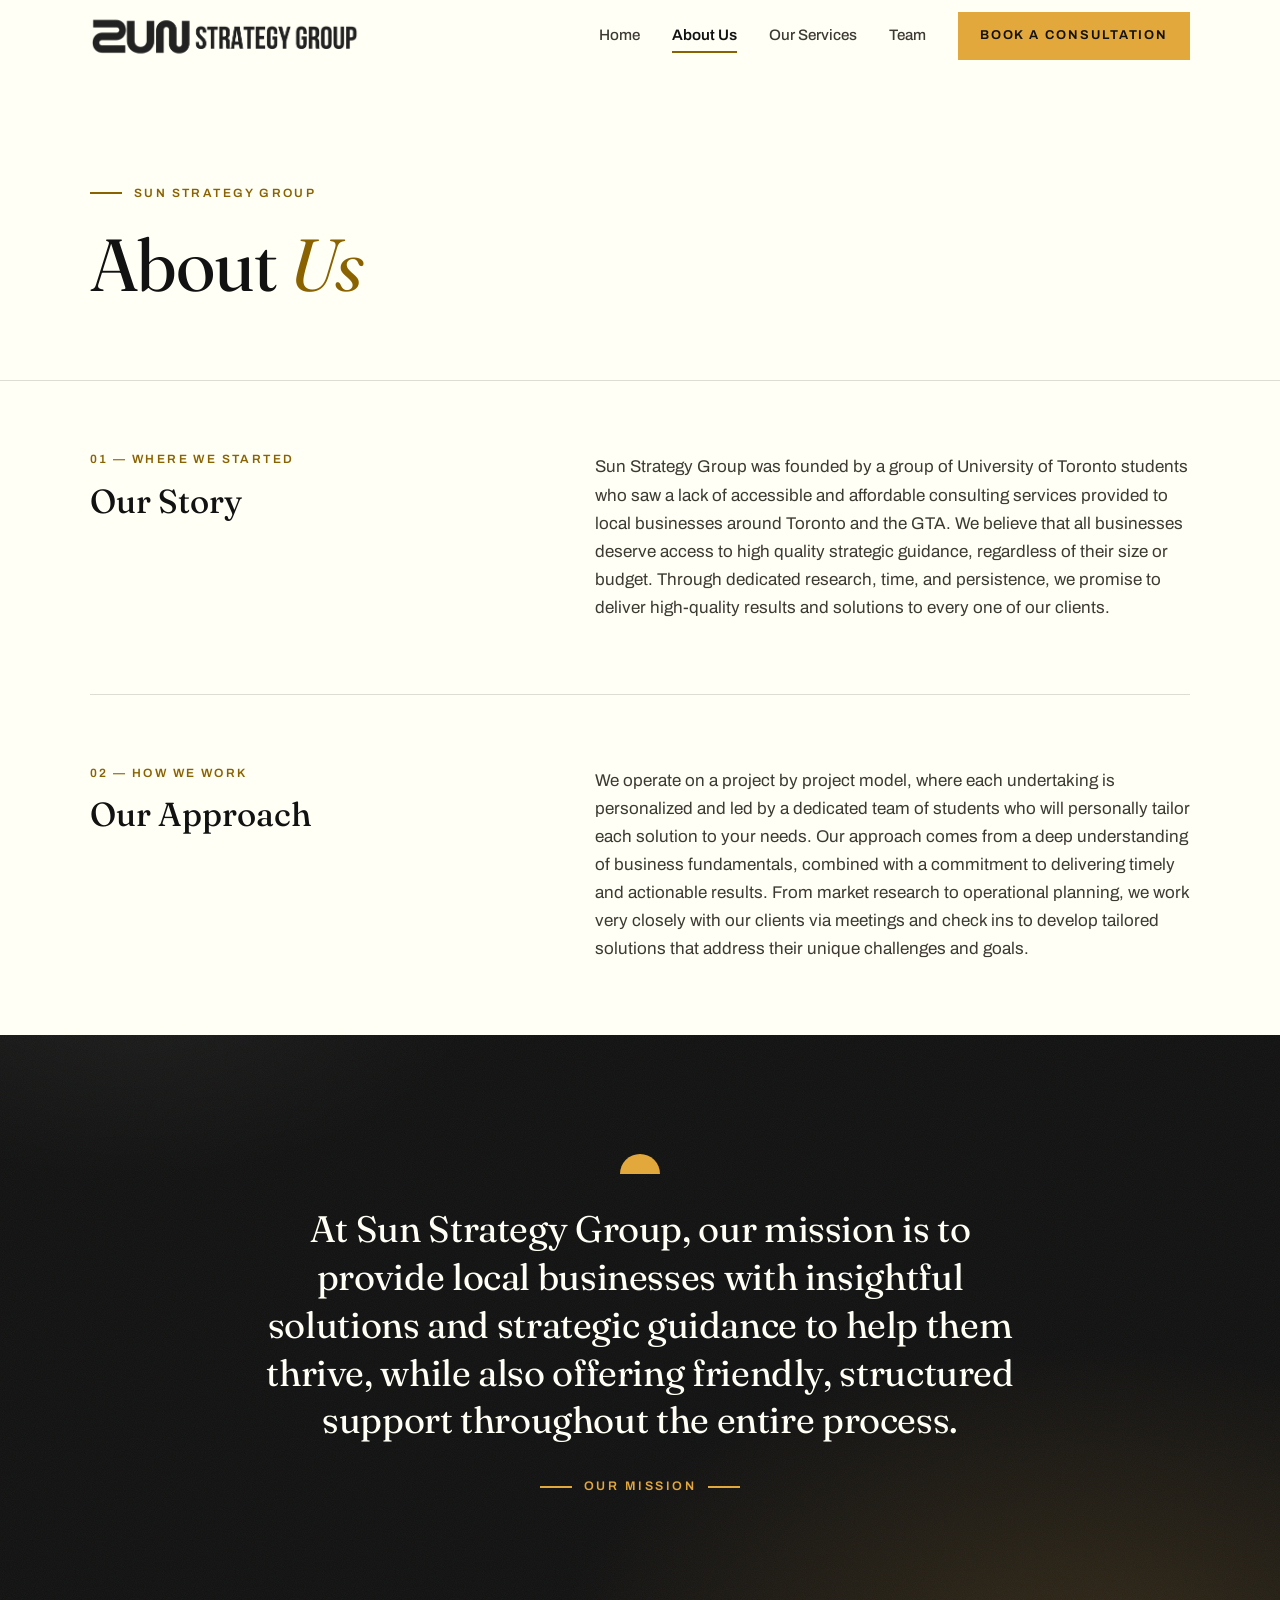
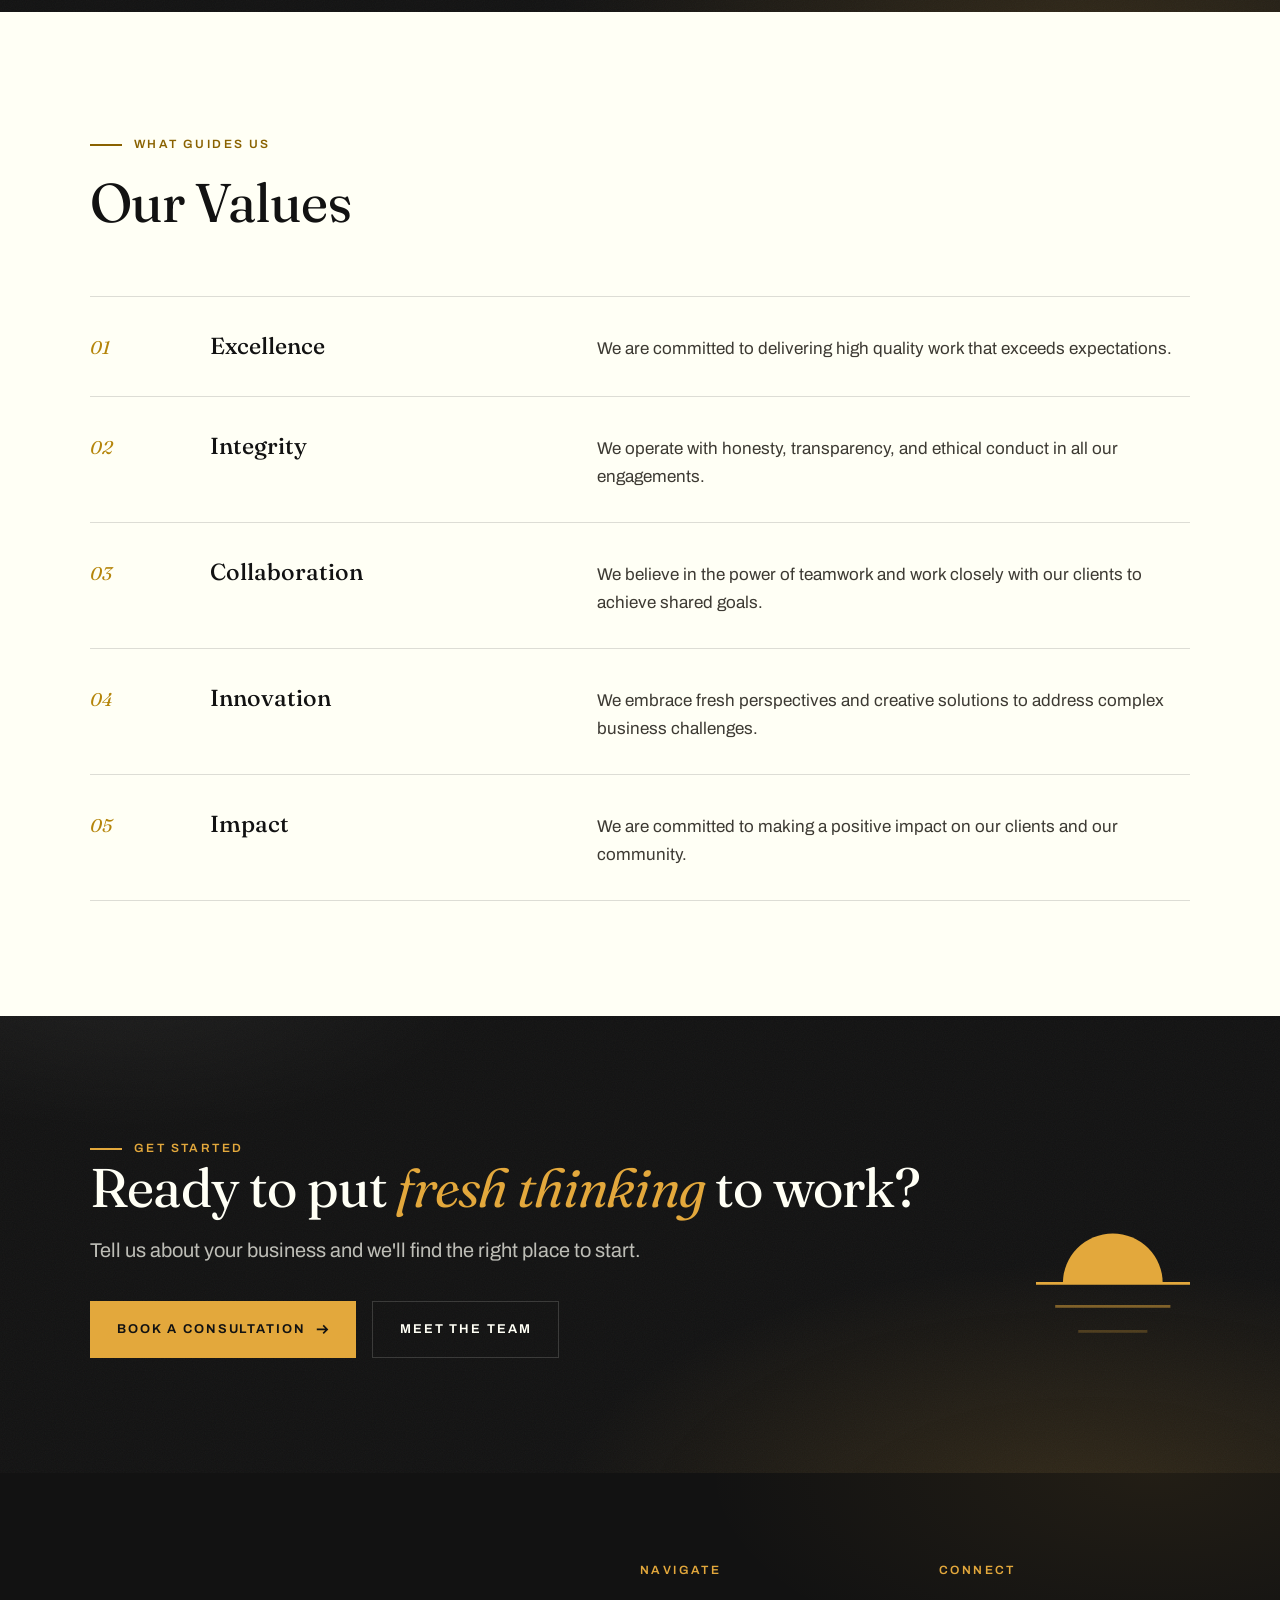
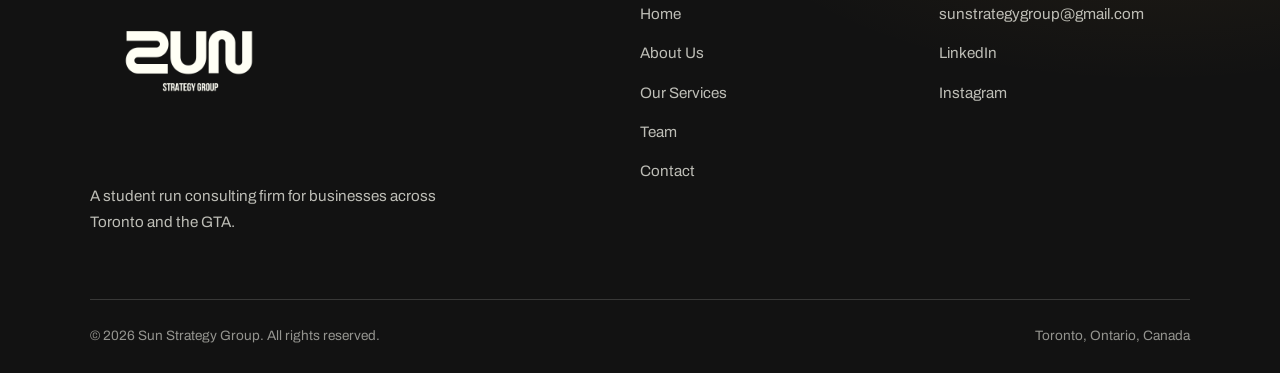
==== about.html @ 4c21f3d0 "Update about tab.html edited all of the paragraphs within the about tab area" ====
<!DOCTYPE html>
<html lang="en">
<head>
  <meta charset="UTF-8">
  <meta name="viewport" content="width=device-width, initial-scale=1.0">
  <title>About Us — Sun Strategy Group</title>
  <meta name="description" content="Sun Strategy Group was founded by University of Toronto students in 2025 to give businesses access to high-quality strategic guidance — and students real-world consulting experience.">
  <link rel="icon" href="images/sun-icon.png">
  <link rel="preconnect" href="https://fonts.googleapis.com">
  <link rel="preconnect" href="https://fonts.gstatic.com" crossorigin>
  <link href="https://fonts.googleapis.com/css2?family=Archivo:ital,wght@0,400..700;1,400..700&family=Fraunces:ital,opsz,wght@0,9..144,300..700;1,9..144,300..700&display=swap" rel="stylesheet">
  <link rel="stylesheet" href="css/styles.css">
</head>
<body>
  <a class="skip-link" href="#main">Skip to content</a>

  <header class="site-header">
    <div class="container header-inner">
      <a class="brand" href="index.html" aria-label="Sun Strategy Group — Home">
        <img src="images/ssg-banner.png" alt="Sun Strategy Group Logo" class="brand-mark">
      </a>
      <button class="nav-toggle" aria-expanded="false" aria-controls="site-nav" aria-label="Menu">
        <span></span>
      </button>
      <nav class="site-nav" id="site-nav" aria-label="Primary">
        <a href="index.html">Home</a>
        <a href="about.html" aria-current="page">About Us</a>
        <a href="services.html">Our Services</a>
        <a href="team.html">Team</a>
        <a class="btn btn-gold" href="contact.html">Book a Consultation</a>
      </nav>
    </div>
  </header>

  <main id="main">

    <!-- Page header -->
    <section class="page-head">
      <div class="container">
        <p class="eyebrow" data-reveal="1">Sun Strategy Group</p>
        <h1 class="display-xl" data-reveal="2">About <em>Us</em></h1>
      </div>
    </section>

    <!-- Story & approach -->
    <section aria-label="Our story and approach">
      <div class="container">
        <div class="split-row" data-reveal>
          <h2><span class="row-kicker">01 — Where We Started</span>Our Story</h2>
          <p class="body-copy">Sun Strategy Group was founded by a group of University of Toronto students who saw a lack of accessible and affordable consulting services provided to local businesses around Toronto and the GTA. We believe that all businesses deserve access to high quality strategic guidance, regardless of their size or budget. Through dedicated research, time, and persistence, we promise to deliver high-quality results and solutions to every one of our clients.</p>
        </div>
        <div class="split-row" data-reveal>
          <h2><span class="row-kicker">02 — How We Work</span>Our Approach</h2>
          <p class="body-copy">We operate on a project by project model, where each undertaking is personalized and led by a dedicated team of students who will personally tailor each solution to your needs. Our approach comes from a deep understanding of business fundamentals, combined with a commitment to delivering timely and actionable results. From market research to operational planning, we work very closely with our clients via meetings and check ins to develop tailored solutions that address their unique challenges and goals.</p>
        </div>
      </div>
    </section>

    <!-- Mission -->
    <section class="mission-band on-dark" aria-label="Our mission">
      <div class="container">
        <blockquote data-reveal>
          <svg class="quote-mark" viewBox="0 0 48 26" aria-hidden="true"><path d="M4 24a20 20 0 0 1 40 0Z" fill="#E3A83C"/></svg>
          <p>At Sun Strategy Group, our mission is to provide local businesses with insightful solutions and strategic guidance to help them thrive, while also offering friendly, structured support throughout the entire process.</p>
          <cite>Our Mission</cite>
        </blockquote>
      </div>
    </section>

    <!-- Values -->
    <section class="section" aria-labelledby="values-title">
      <div class="container">
        <div class="section-head" data-reveal>
          <div>
            <p class="eyebrow">What Guides Us</p>
            <h2 class="display-l" id="values-title">Our Values</h2>
          </div>
        </div>
        <ul class="values-list">
          <li data-reveal>
            <span class="num">01</span>
            <h3>Excellence</h3>
            <p>We are committed to delivering high quality work that exceeds expectations.</p>
          </li>
          <li data-reveal>
            <span class="num">02</span>
            <h3>Integrity</h3>
            <p>We operate with honesty, transparency, and ethical conduct in all our engagements.</p>
          </li>
          <li data-reveal>
            <span class="num">03</span>
            <h3>Collaboration</h3>
            <p>We believe in the power of teamwork and work closely with our clients to achieve shared goals.</p>
          </li>
          <li data-reveal>
            <span class="num">04</span>
            <h3>Innovation</h3>
            <p>We embrace fresh perspectives and creative solutions to address complex business challenges.</p>
          </li>
          <li data-reveal>
            <span class="num">05</span>
            <h3>Impact</h3>
            <p>We are committed to making a positive impact on our clients and our community.</p>
          </li>
        </ul>
      </div>
    </section>

    <!-- CTA band -->
    <section class="cta-band on-dark" aria-labelledby="cta-title">
      <div class="container cta-inner">
        <div data-reveal>
          <p class="eyebrow">Get Started</p>
          <h2 class="display-l" id="cta-title">Ready to put <em>fresh thinking</em> to work?</h2>
          <p class="lede">Tell us about your business and we'll find the right place to start.</p>
          <div class="cta-actions">
            <a class="btn btn-gold" href="contact.html">
              Book a Consultation
              <svg viewBox="0 0 16 16" aria-hidden="true" fill="none" stroke="currentColor" stroke-width="2"><path d="M1 8h13M9 3l5 5-5 5"/></svg>
            </a>
            <a class="btn btn-outline-dark" href="team.html">Meet the Team</a>
          </div>
        </div>
        <svg class="cta-sun" data-reveal viewBox="0 0 240 240" xmlns="http://www.w3.org/2000/svg" role="img" aria-label="Abstract horizon sun icon">
          <g transform="translate(120,100) scale(3)">
            <path d="M -26 8 A 26 26 0 0 1 26 8 Z" fill="#E3A83C"/>
            <line x1="-45" y1="8" x2="45" y2="8" stroke="#E3A83C" stroke-width="1.5"/>
            <line x1="-30" y1="20" x2="30" y2="20" stroke="#E3A83C" stroke-width="1.5" opacity="0.5"/>
            <line x1="-18" y1="33" x2="18" y2="33" stroke="#E3A83C" stroke-width="1.5" opacity="0.25"/>
          </g>
        </svg>
      </div>
    </section>

  </main>

  <footer class="site-footer">
    <div class="container">
      <div class="footer-top">
        <div class="footer-brand">
          <img class="brand-mark" src="images/sun-logo-black.png" alt="Sun Strategy Group Logo">
          <p class="footer-tagline">A student run consulting firm for businesses across Toronto and the GTA.</p>
        </div>
        <nav class="footer-col" aria-label="Footer">
          <h4>Navigate</h4>
          <ul>
            <li><a href="index.html">Home</a></li>
            <li><a href="about.html">About Us</a></li>
            <li><a href="services.html">Our Services</a></li>
            <li><a href="team.html">Team</a></li>
            <li><a href="contact.html">Contact</a></li>
          </ul>
        </nav>
        <div class="footer-col">
          <h4>Connect</h4>
          <ul>
            <li><a href="mailto:sunstrategygroup@gmail.com">sunstrategygroup@gmail.com</a></li>
            <li><a href="https://www.linkedin.com/company/sun-strategy-group/" target="_blank" rel="noopener">LinkedIn</a></li>
            <li><a href="https://www.instagram.com/sunstrategygroup/" target="_blank" rel="noopener">Instagram</a></li>
          </ul>
        </div>
      </div>
      <div class="footer-bottom">
        <span>© 2026 Sun Strategy Group. All rights reserved.</span>
        <span>Toronto, Ontario, Canada</span>
      </div>
    </div>
  </footer>

  <script src="js/main.js"></script>
</body>
</html>
---- css/styles.css ----
/* ==========================================================================
   Sun Strategy Group — shared stylesheet
   Palette: ink #121212 on warm paper #FFFFF5, restrained sun-gold accent.
   Type: Fraunces (editorial serif display) + Archivo (grotesque sans).
   ========================================================================== */

:root {
  --paper: #fffff5;
  --ink: #121212;
  --ink-soft: #3d3a33;
  --ink-faint: #6e6a60;
  --line: rgba(18, 18, 18, 0.14);
  --line-strong: rgba(18, 18, 18, 0.28);
  --gold: #e3a83c;        /* accent on dark grounds */
  --gold-bright: #efba5c; /* hover on dark */
  --gold-deep: #8a6200;   /* accessible accent text on paper */
  --gold-num: #b5850a;    /* large decorative numerals on paper */
  --dark: #121212;
  --dark-2: #1b1914;      /* warm near-black for cards on dark */
  --paper-line: rgba(255, 255, 245, 0.16);
  --paper-dim: rgba(255, 255, 245, 0.72);

  --font-display: "Fraunces", Georgia, serif;
  --font-sans: "Archivo", "Helvetica Neue", Arial, sans-serif;

  --container: 1180px;
  --gutter: clamp(1.25rem, 5vw, 2.5rem);
  --section-pad: clamp(4.5rem, 9vw, 7.5rem);

  --ease-out: cubic-bezier(0.22, 1, 0.36, 1);
}

/* ---------- Reset ---------- */

*,
*::before,
*::after {
  box-sizing: border-box;
}

html {
  scroll-behavior: smooth;
}

body {
  margin: 0;
  background: var(--paper);
  color: var(--ink);
  font-family: var(--font-sans);
  font-size: 1.0625rem;
  line-height: 1.65;
  -webkit-font-smoothing: antialiased;
  text-rendering: optimizeLegibility;
}

img,
svg {
  display: block;
  max-width: 100%;
}

h1,
h2,
h3,
h4,
p,
ul,
ol,
figure,
blockquote {
  margin: 0;
}

a {
  color: inherit;
}

button {
  font: inherit;
}

::selection {
  background: var(--gold);
  color: var(--ink);
}

/* ---------- Utilities ---------- */

.container {
  max-width: var(--container);
  margin-inline: auto;
  padding-inline: var(--gutter);
}

.skip-link {
  position: absolute;
  left: -999px;
  top: 0;
  z-index: 100;
  background: var(--ink);
  color: var(--paper);
  padding: 0.75rem 1.25rem;
  font-weight: 600;
}

.skip-link:focus {
  left: 0;
}

:focus-visible {
  outline: 2px solid var(--gold-deep);
  outline-offset: 3px;
}

.on-dark :focus-visible {
  outline-color: var(--gold);
}

/* ---------- Typography ---------- */

.eyebrow {
  display: inline-flex;
  align-items: center;
  gap: 0.75rem;
  font-size: 0.75rem;
  font-weight: 600;
  letter-spacing: 0.2em;
  text-transform: uppercase;
  color: var(--gold-deep);
}

.eyebrow::before {
  content: "";
  width: 2rem;
  height: 2px;
  background: var(--gold-deep);
}

.on-dark .eyebrow {
  color: var(--gold);
}

.on-dark .eyebrow::before {
  background: var(--gold);
}

.display-xl,
.display-l,
.display-m {
  font-family: var(--font-display);
  font-weight: 420;
  line-height: 1.06;
  letter-spacing: -0.015em;
  text-wrap: balance;
}

.display-xl {
  font-size: clamp(2.6rem, 6.2vw, 4.6rem);
}

.display-l {
  font-size: clamp(2.2rem, 4.6vw, 3.4rem);
}

.display-m {
  font-size: clamp(1.7rem, 3.2vw, 2.4rem);
  line-height: 1.15;
}

.display-xl em,
.display-l em,
.display-m em {
  font-style: italic;
  font-weight: 380;
  color: var(--gold-deep);
}

.on-dark .display-xl em,
.on-dark .display-l em,
.on-dark .display-m em {
  color: var(--gold);
}

.lede {
  font-size: clamp(1.1rem, 1.8vw, 1.25rem);
  line-height: 1.6;
  color: var(--ink-soft);
  max-width: 38em;
}

.on-dark .lede {
  color: var(--paper-dim);
}

.body-copy {
  color: var(--ink-soft);
  max-width: 38em;
}

.body-copy + .body-copy {
  margin-top: 1.1em;
}

/* ---------- Buttons & text links ---------- */

.btn {
  display: inline-flex;
  align-items: center;
  gap: 0.65rem;
  padding: 1.05rem 1.65rem;
  font-family: var(--font-sans);
  font-size: 0.8rem;
  font-weight: 650;
  letter-spacing: 0.15em;
  text-transform: uppercase;
  text-decoration: none;
  border: 1px solid transparent;
  cursor: pointer;
  transition: background-color 0.25s var(--ease-out), color 0.25s var(--ease-out),
    border-color 0.25s var(--ease-out);
}

.btn svg {
  width: 1em;
  height: 1em;
  transition: transform 0.25s var(--ease-out);
}

.btn:hover svg {
  transform: translateX(4px);
}

.btn-gold {
  background: var(--gold);
  color: var(--ink);
}

.btn-gold:hover {
  background: var(--gold-bright);
}

.btn-ink {
  background: var(--ink);
  color: var(--paper);
}

.btn-ink:hover {
  background: #322f28;
}

.btn-outline-dark {
  border-color: var(--paper-line);
  color: var(--paper);
  background: transparent;
}

.btn-outline-dark:hover {
  border-color: var(--gold);
  color: var(--gold);
}

.btn-outline-light {
  border-color: var(--line-strong);
  color: var(--ink);
  background: transparent;
}

.btn-outline-light:hover {
  border-color: var(--ink);
  background: var(--ink);
  color: var(--paper);
}

.text-link {
  display: inline-flex;
  align-items: center;
  gap: 0.5rem;
  font-weight: 600;
  font-size: 0.95rem;
  letter-spacing: 0.02em;
  text-decoration: none;
  color: var(--ink);
  border-bottom: 2px solid var(--gold-deep);
  padding-bottom: 0.15rem;
  transition: color 0.2s var(--ease-out), border-color 0.2s var(--ease-out);
}

.text-link:hover {
  color: var(--gold-deep);
}

.text-link svg {
  width: 0.9em;
  height: 0.9em;
  transition: transform 0.25s var(--ease-out);
}

.text-link:hover svg {
  transform: translateX(3px);
}

.on-dark .text-link {
  color: var(--paper);
  border-bottom-color: var(--gold);
}

.on-dark .text-link:hover {
  color: var(--gold);
}

/* ---------- Header ---------- */

.site-header {
  position: sticky;
  top: 0;
  z-index: 50;
  background: var(--paper);
  border-bottom: 1px solid transparent;
  transition: border-color 0.3s var(--ease-out), box-shadow 0.3s var(--ease-out);
}

.site-header.is-scrolled {
  border-bottom-color: var(--line);
  box-shadow: 0 1px 0 rgba(18, 18, 18, 0.03), 0 10px 30px -18px rgba(18, 18, 18, 0.25);
}

.header-inner {
  display: flex;
  align-items: center;
  justify-content: space-between;
  gap: 1.5rem;
  padding-block: 0;
  height: 4.5rem;
}

.brand {
  display: inline-flex;
  align-items: center;
  gap: 0.7rem;
  text-decoration: none;
  color: var(--ink);
  height: 100%;
}

.brand-mark {
  height: 70%;
  width: auto;
  flex: none;
}

.brand-name {
  font-family: var(--font-display);
  font-weight: 560;
  font-size: 1.18rem;
  letter-spacing: 0.005em;
  white-space: nowrap;
}

.site-nav {
  display: flex;
  align-items: center;
  gap: clamp(1.2rem, 2.5vw, 2.2rem);
}

.site-nav a:not(.btn) {
  position: relative;
  font-size: 0.95rem;
  font-weight: 500;
  text-decoration: none;
  color: var(--ink-soft);
  padding-block: 0.3rem;
  transition: color 0.2s var(--ease-out);
}

.site-nav a:not(.btn)::after {
  content: "";
  position: absolute;
  left: 0;
  bottom: 0;
  width: 100%;
  height: 2px;
  background: var(--gold-deep);
  transform: scaleX(0);
  transform-origin: left;
  transition: transform 0.25s var(--ease-out);
}

.site-nav a:not(.btn):hover {
  color: var(--ink);
}

.site-nav a:not(.btn):hover::after,
.site-nav a:not(.btn)[aria-current="page"]::after {
  transform: scaleX(1);
}

.site-nav a[aria-current="page"] {
  color: var(--ink);
  font-weight: 600;
}

.site-nav .btn {
  padding: 0.8rem 1.3rem;
}

.nav-toggle {
  display: none;
  position: relative;
  z-index: 60;
  width: 2.75rem;
  height: 2.75rem;
  border: 1px solid var(--line-strong);
  background: transparent;
  cursor: pointer;
}

.nav-toggle span,
.nav-toggle span::before,
.nav-toggle span::after {
  position: absolute;
  left: 50%;
  width: 1.25rem;
  height: 2px;
  background: currentColor;
  content: "";
  transition: transform 0.3s var(--ease-out), opacity 0.2s;
}

.nav-toggle span {
  top: 50%;
  transform: translate(-50%, -50%);
}

.nav-toggle span::before {
  top: -6px;
  transform: translateX(-50%);
}

.nav-toggle span::after {
  top: 6px;
  transform: translateX(-50%);
}

/* Mobile nav state */

.nav-open .nav-toggle {
  color: var(--paper);
  border-color: var(--paper-line);
}

.nav-open .nav-toggle span {
  background: transparent;
}

.nav-open .nav-toggle span::before {
  transform: translateX(-50%) translateY(6px) rotate(45deg);
}

.nav-open .nav-toggle span::after {
  transform: translateX(-50%) translateY(-6px) rotate(-45deg);
}

@media (max-width: 860px) {
  .nav-toggle {
    display: block;
  }

  .site-nav {
    position: fixed;
    inset: 0;
    z-index: 55;
    flex-direction: column;
    align-items: flex-start;
    justify-content: center;
    gap: 1.4rem;
    padding: var(--gutter);
    background: var(--dark);
    visibility: hidden;
    opacity: 0;
    transition: opacity 0.3s var(--ease-out), visibility 0.3s;
  }

  .nav-open .site-nav {
    visibility: visible;
    opacity: 1;
  }

  .nav-open {
    overflow: hidden;
  }

  .site-nav a:not(.btn) {
    font-family: var(--font-display);
    font-size: clamp(1.8rem, 7vw, 2.4rem);
    font-weight: 420;
    color: var(--paper);
    opacity: 0;
    transform: translateY(14px);
    transition: opacity 0.4s var(--ease-out), transform 0.4s var(--ease-out), color 0.2s;
  }

  .nav-open .site-nav a:not(.btn) {
    opacity: 1;
    transform: none;
  }

  .nav-open .site-nav a:nth-child(1) { transition-delay: 0.08s; }
  .nav-open .site-nav a:nth-child(2) { transition-delay: 0.14s; }
  .nav-open .site-nav a:nth-child(3) { transition-delay: 0.2s; }
  .nav-open .site-nav a:nth-child(4) { transition-delay: 0.26s; }
  .nav-open .site-nav a:nth-child(5) { transition-delay: 0.32s; }

  .site-nav a:not(.btn):hover,
  .site-nav a:not(.btn)[aria-current="page"] {
    color: var(--gold);
  }

  .site-nav a:not(.btn)::after {
    display: none;
  }

  .site-nav .btn {
    margin-top: 1rem;
    opacity: 0;
    transform: translateY(14px);
    transition: opacity 0.4s var(--ease-out) 0.38s, transform 0.4s var(--ease-out) 0.38s,
      background-color 0.25s;
  }

  .nav-open .site-nav .btn {
    opacity: 1;
    transform: none;
  }
}

/* ---------- Dark sections (shared atmosphere) ---------- */

.on-dark {
  position: relative;
  background: var(--dark);
  color: var(--paper);
  overflow: hidden;
}

.on-dark::before {
  content: "";
  position: absolute;
  inset: 0;
  pointer-events: none;
  background:
    radial-gradient(60% 80% at 85% 110%, rgba(227, 168, 60, 0.16), transparent 70%),
    radial-gradient(40% 50% at 10% -10%, rgba(255, 255, 245, 0.05), transparent 70%);
}

.on-dark::after {
  content: "";
  position: absolute;
  inset: 0;
  pointer-events: none;
  opacity: 0.045;
  background-image: url("data:image/svg+xml,%3Csvg xmlns='http://www.w3.org/2000/svg' width='160' height='160'%3E%3Cfilter id='n'%3E%3CfeTurbulence type='fractalNoise' baseFrequency='0.9' numOctaves='2'/%3E%3C/filter%3E%3Crect width='160' height='160' filter='url(%23n)'/%3E%3C/svg%3E");
}

.on-dark > * {
  position: relative;
  z-index: 1;
}

/* ---------- Home hero ---------- */

.hero {
  display: flex;
  align-items: center;
  min-height: min(88vh, 56rem);
  padding-block: clamp(5rem, 12vh, 8rem);
}

.hero-grid {
  position: relative;
  width: 100%;
}

.hero-copy {
  max-width: 44rem;
}

.hero .eyebrow {
  margin-bottom: 1.6rem;
}

.hero .lede {
  margin-top: 1.6rem;
}

.hero-actions {
  display: flex;
  flex-wrap: wrap;
  gap: 1rem;
  margin-top: 2.6rem;
}

.hero-sun {
  position: absolute;
  right: calc(-1 * var(--gutter));
  bottom: calc(-1 * clamp(5rem, 12vh, 8rem));
  width: clamp(18rem, 38vw, 34rem);
  pointer-events: none;
}

.hero-sun svg {
  width: 100%;
  height: auto;
}

@media (max-width: 1020px) {
  .hero-sun {
    opacity: 0.35;
    right: -10%;
  }
}

/* Load-in choreography (home hero) */

@media (prefers-reduced-motion: no-preference) {
  .hero [data-stagger] {
    opacity: 0;
    transform: translateY(22px);
    animation: rise 0.9s var(--ease-out) forwards;
  }

  .hero [data-stagger="1"] { animation-delay: 0.05s; }
  .hero [data-stagger="2"] { animation-delay: 0.18s; }
  .hero [data-stagger="3"] { animation-delay: 0.31s; }
  .hero [data-stagger="4"] { animation-delay: 0.44s; }

  .hero-sun {
    opacity: 0;
    transform: translateY(40px);
    animation: sunrise 1.4s var(--ease-out) 0.3s forwards;
  }

  @media (max-width: 1020px) {
    .hero-sun {
      animation-name: sunrise-dim;
    }
  }
}

@keyframes rise {
  to {
    opacity: 1;
    transform: none;
  }
}

@keyframes sunrise {
  to {
    opacity: 1;
    transform: none;
  }
}

@keyframes sunrise-dim {
  to {
    opacity: 0.35;
    transform: none;
  }
}

/* ---------- Subpage header band ---------- */

.page-head {
  padding-block: clamp(4rem, 8vw, 6.5rem) clamp(3rem, 6vw, 5rem);
  border-bottom: 1px solid var(--line);
}

.page-head .eyebrow {
  margin-bottom: 1.4rem;
}

.page-head .lede {
  margin-top: 1.5rem;
}

/* ---------- Generic section scaffolding ---------- */

.section {
  padding-block: var(--section-pad);
}

.section-head {
  display: flex;
  flex-wrap: wrap;
  align-items: flex-end;
  justify-content: space-between;
  gap: 1.5rem 3rem;
  margin-bottom: clamp(2.5rem, 5vw, 4rem);
}

.section-head .eyebrow {
  margin-bottom: 1.2rem;
}

/* ---------- Mission band ---------- */

.mission-band {
  padding-block: var(--section-pad);
}

.mission-band blockquote {
  position: relative;
  max-width: 56rem;
  margin-inline: auto;
  text-align: center;
}

.mission-band .quote-mark {
  display: block;
  margin: 0 auto 1.8rem;
  width: 3rem;
  height: auto;
}

.mission-band p {
  font-family: var(--font-display);
  font-weight: 400;
  font-size: clamp(1.5rem, 3vw, 2.3rem);
  line-height: 1.3;
  letter-spacing: -0.01em;
  text-wrap: balance;
}

.mission-band cite {
  display: inline-flex;
  align-items: center;
  gap: 0.75rem;
  margin-top: 2rem;
  font-style: normal;
  font-size: 0.78rem;
  font-weight: 600;
  letter-spacing: 0.2em;
  text-transform: uppercase;
}

.mission-band cite::before,
.mission-band cite::after {
  content: "";
  width: 2rem;
  height: 2px;
}

.mission-band.on-dark cite {
  color: var(--gold);
}

.mission-band.on-dark cite::before,
.mission-band.on-dark cite::after {
  background: var(--gold);
}

.mission-band:not(.on-dark) cite {
  color: var(--gold-deep);
}

.mission-band:not(.on-dark) cite::before,
.mission-band:not(.on-dark) cite::after {
  background: var(--gold-deep);
}

/* ---------- Services preview (home) ---------- */

.preview-grid {
  display: grid;
  grid-template-columns: repeat(3, 1fr);
  border-top: 1px solid var(--line);
  border-left: 1px solid var(--line);
}

.preview-card {
  display: flex;
  flex-direction: column;
  gap: 1rem;
  min-height: 15.5rem;
  padding: 2rem 1.8rem;
  border-right: 1px solid var(--line);
  border-bottom: 1px solid var(--line);
  text-decoration: none;
  color: inherit;
  background: transparent;
  transition: background-color 0.3s var(--ease-out);
}

.preview-card:hover {
  background: rgba(18, 18, 18, 0.035);
}

.preview-card .num {
  font-family: var(--font-display);
  font-style: italic;
  font-size: 1rem;
  color: var(--gold-num);
}

.preview-card h3 {
  font-family: var(--font-display);
  font-weight: 480;
  font-size: 1.35rem;
  line-height: 1.2;
}

.preview-card p {
  font-size: 0.92rem;
  line-height: 1.55;
  color: var(--ink-faint);
}

.preview-card .card-arrow {
  margin-top: auto;
  width: 1.2rem;
  height: 1.2rem;
  color: var(--gold-deep);
  opacity: 0;
  transform: translateX(-6px);
  transition: opacity 0.25s var(--ease-out), transform 0.25s var(--ease-out);
}

.preview-card:hover .card-arrow {
  opacity: 1;
  transform: none;
}

.preview-card.is-cta {
  background: var(--ink);
  color: var(--paper);
  justify-content: center;
}

.preview-card.is-cta h3 {
  font-size: 1.5rem;
}

.preview-card.is-cta h3 em {
  font-style: italic;
  color: var(--gold);
}

.preview-card.is-cta .card-arrow {
  margin-top: 1rem;
  color: var(--gold);
  opacity: 1;
  transform: none;
}

.preview-card.is-cta:hover {
  background: #221f19;
}

@media (max-width: 900px) {
  .preview-grid {
    grid-template-columns: repeat(2, 1fr);
  }
}

@media (max-width: 580px) {
  .preview-grid {
    grid-template-columns: 1fr;
  }

  .preview-card {
    min-height: 0;
  }
}

/* ---------- Split rows (about: story / approach) ---------- */

.split-row {
  display: grid;
  grid-template-columns: minmax(0, 5fr) minmax(0, 7fr);
  gap: 2rem 5rem;
  padding-block: clamp(3rem, 6vw, 4.5rem);
}

.split-row + .split-row {
  border-top: 1px solid var(--line);
}

.split-row h2 {
  font-family: var(--font-display);
  font-weight: 460;
  font-size: clamp(1.6rem, 2.6vw, 2.1rem);
  line-height: 1.15;
}

.split-row .row-kicker {
  display: block;
  font-family: var(--font-sans);
  font-size: 0.75rem;
  font-weight: 600;
  letter-spacing: 0.2em;
  text-transform: uppercase;
  color: var(--gold-deep);
  margin-bottom: 0.9rem;
}

@media (max-width: 760px) {
  .split-row {
    grid-template-columns: 1fr;
    gap: 1.25rem;
  }
}

/* ---------- Values ---------- */

.values-list {
  list-style: none;
  padding: 0;
  border-top: 1px solid var(--line);
}

.values-list li {
  display: grid;
  grid-template-columns: 4.5rem minmax(0, 4fr) minmax(0, 7fr);
  gap: 1rem 3rem;
  align-items: baseline;
  padding-block: 1.9rem;
  border-bottom: 1px solid var(--line);
}

.values-list .num {
  font-family: var(--font-display);
  font-style: italic;
  font-size: 1.15rem;
  color: var(--gold-num);
}

.values-list h3 {
  font-family: var(--font-display);
  font-weight: 480;
  font-size: 1.45rem;
}

.values-list p {
  color: var(--ink-soft);
}

@media (max-width: 760px) {
  .values-list li {
    grid-template-columns: 3rem 1fr;
    gap: 0.4rem 1rem;
  }

  .values-list p {
    grid-column: 2;
  }
}

/* ---------- Services page blocks ---------- */

.service-block {
  display: grid;
  grid-template-columns: minmax(0, 6fr) minmax(0, 6fr);
  gap: 1.5rem 5rem;
  padding-block: clamp(3rem, 6vw, 4.75rem);
  border-top: 1px solid var(--line);
}

.service-block:last-of-type {
  border-bottom: 1px solid var(--line);
}

.service-block .num {
  display: block;
  font-family: var(--font-display);
  font-style: italic;
  font-size: clamp(2.2rem, 4vw, 3.2rem);
  line-height: 1;
  color: var(--gold-num);
  margin-bottom: 1.1rem;
}

.service-block h2 {
  font-family: var(--font-display);
  font-weight: 460;
  font-size: clamp(1.7rem, 3vw, 2.35rem);
  line-height: 1.12;
  max-width: 14em;
}

.service-block .service-desc {
  color: var(--ink-soft);
  max-width: 36em;
}

.offer-label {
  display: block;
  font-size: 0.75rem;
  font-weight: 600;
  letter-spacing: 0.2em;
  text-transform: uppercase;
  color: var(--gold-deep);
  margin: 1.9rem 0 0.9rem;
}

.offer-list {
  list-style: none;
  padding: 0;
  display: flex;
  flex-wrap: wrap;
  gap: 0.6rem;
}

.offer-list li {
  padding: 0.5rem 0.95rem;
  border: 1px solid var(--line-strong);
  font-size: 0.88rem;
  font-weight: 500;
  letter-spacing: 0.01em;
  transition: border-color 0.25s var(--ease-out), background-color 0.25s var(--ease-out);
}

.service-block:hover .offer-list li {
  border-color: var(--ink);
}

@media (max-width: 820px) {
  .service-block {
    grid-template-columns: 1fr;
    gap: 1.5rem;
  }
}

/* ---------- Team ---------- */

.team-grid {
  display: grid;
  grid-template-columns: repeat(3, 1fr);
  gap: clamp(2rem, 4vw, 3.5rem) clamp(1.5rem, 3vw, 2.5rem);
}

.member {
  display: flex;
  flex-direction: column;
}

.member-photo {
  position: relative;
  aspect-ratio: 4 / 5;
  background: var(--dark-2);
  overflow: hidden;
}

.member-photo::after {
  content: "";
  position: absolute;
  inset: 0;
  pointer-events: none;
  background: radial-gradient(80% 60% at 50% 110%, rgba(227, 168, 60, 0.22), transparent 70%);
}

.member-photo img {
  width: 100%;
  height: 100%;
  object-fit: cover;
}

.avatar-fallback {
  position: absolute;
  inset: 0;
  display: grid;
  place-items: center;
  font-family: var(--font-display);
  font-style: italic;
  font-weight: 400;
  font-size: clamp(2.6rem, 5vw, 3.6rem);
  color: var(--gold);
  letter-spacing: 0.04em;
}

.member h3 {
  font-family: var(--font-display);
  font-weight: 500;
  font-size: 1.35rem;
  margin-top: 1.3rem;
}

.member .role {
  font-size: 0.78rem;
  font-weight: 600;
  letter-spacing: 0.16em;
  text-transform: uppercase;
  color: var(--gold-deep);
  margin-top: 0.35rem;
}

.member .bio {
  font-size: 0.95rem;
  color: var(--ink-soft);
  margin-top: 0.85rem;
}

.member .text-link {
  margin-top: 1rem;
  align-self: flex-start;
  font-size: 0.88rem;
}

@media (max-width: 900px) {
  .team-grid {
    grid-template-columns: repeat(2, 1fr);
  }
}

@media (max-width: 560px) {
  .team-grid {
    grid-template-columns: 1fr;
  }
}

/* ---------- Contact ---------- */

.contact-layout {
  display: grid;
  grid-template-columns: minmax(0, 5fr) minmax(0, 7fr);
  gap: 3rem 6rem;
}

.contact-details {
  list-style: none;
  padding: 0;
  display: flex;
  flex-direction: column;
}

.contact-details li {
  padding-block: 1.4rem;
  border-bottom: 1px solid var(--line);
}

.contact-details li:first-child {
  border-top: 1px solid var(--line);
}

.contact-details .label {
  display: block;
  font-size: 0.72rem;
  font-weight: 600;
  letter-spacing: 0.2em;
  text-transform: uppercase;
  color: var(--gold-deep);
  margin-bottom: 0.4rem;
}

.contact-details a {
  font-family: var(--font-display);
  font-size: 1.2rem;
  font-weight: 460;
  text-decoration: none;
  color: var(--ink);
  border-bottom: 2px solid transparent;
  transition: border-color 0.2s var(--ease-out), color 0.2s var(--ease-out);
}

.contact-details a:hover {
  color: var(--gold-deep);
  border-bottom-color: var(--gold-deep);
}

.contact-details .plain {
  font-family: var(--font-display);
  font-size: 1.2rem;
  font-weight: 460;
}

.contact-form .field {
  margin-bottom: 1.8rem;
}

.contact-form label {
  display: block;
  font-size: 0.75rem;
  font-weight: 600;
  letter-spacing: 0.18em;
  text-transform: uppercase;
  color: var(--ink-soft);
  margin-bottom: 0.55rem;
}

.contact-form input,
.contact-form textarea {
  width: 100%;
  background: transparent;
  border: none;
  border-bottom: 1px solid var(--line-strong);
  padding: 0.65rem 0.1rem;
  font: inherit;
  color: var(--ink);
  border-radius: 0;
  transition: border-color 0.25s var(--ease-out);
}

.contact-form input:focus,
.contact-form textarea:focus {
  outline: none;
  border-bottom: 2px solid var(--gold-deep);
}

.contact-form textarea {
  resize: vertical;
  min-height: 8rem;
}

.form-note {
  font-size: 0.88rem;
  color: var(--ink-faint);
  margin-top: 1.1rem;
}

.form-note a {
  color: var(--gold-deep);
  font-weight: 600;
}

.form-after {
  margin-top: 1.1rem;
  padding: 0.9rem 1.1rem;
  border: 1px solid var(--gold-deep);
  font-size: 0.92rem;
  color: var(--ink-soft);
  background: rgba(227, 168, 60, 0.08);
}

@media (max-width: 820px) {
  .contact-layout {
    grid-template-columns: 1fr;
  }
}

/* ---------- CTA band ---------- */

.cta-band {
  padding-block: var(--section-pad);
}

.cta-inner {
  display: grid;
  grid-template-columns: minmax(0, 8fr) auto;
  align-items: center;
  gap: 2rem 4rem;
}

.cta-band .display-l {
  max-width: 16em;
}

.cta-band .lede {
  margin-top: 1.1rem;
}

.cta-sun {
  width: clamp(7rem, 12vw, 10rem);
  justify-self: end;
  align-self: end;
}

@media (max-width: 760px) {
  .cta-inner {
    grid-template-columns: 1fr;
  }

  .cta-sun {
    display: none;
  }
}

.cta-actions {
  margin-top: 2.2rem;
  display: flex;
  flex-wrap: wrap;
  gap: 1rem;
}

/* ---------- Footer ---------- */

.site-footer {
  background: var(--dark);
  color: var(--paper);
  position: relative;
  overflow: hidden;
}

.site-footer::before {
  content: "";
  position: absolute;
  inset: 0;
  pointer-events: none;
  background: radial-gradient(50% 60% at 90% 0%, rgba(227, 168, 60, 0.08), transparent 70%);
}

.site-footer > * {
  position: relative;
}

.footer-top {
  display: grid;
  grid-template-columns: minmax(0, 6fr) minmax(0, 3fr) minmax(0, 3fr);
  gap: 3rem;
  padding-block: clamp(3.5rem, 7vw, 5.5rem) clamp(2.5rem, 5vw, 4rem);
}

.footer-brand .brand {
  color: var(--paper);
}

.footer-brand .brand-name {
  font-size: 1.35rem;
}

.footer-brand .brand-mark {
  width: 40%;
  height: auto;
}

.footer-tagline {
  margin-top: 1.4rem;
  max-width: 24em;
  color: var(--paper-dim);
  font-size: 0.95rem;
}

.footer-col h4 {
  font-size: 0.75rem;
  font-weight: 600;
  letter-spacing: 0.2em;
  text-transform: uppercase;
  color: var(--gold);
  margin-bottom: 1.2rem;
}

.footer-col ul {
  list-style: none;
  padding: 0;
  display: flex;
  flex-direction: column;
  gap: 0.7rem;
}

.footer-col a {
  text-decoration: none;
  color: var(--paper-dim);
  font-size: 0.95rem;
  transition: color 0.2s var(--ease-out);
}

.footer-col a:hover {
  color: var(--gold);
}

.footer-col .muted {
  color: var(--paper-dim);
  font-size: 0.95rem;
}

.footer-bottom {
  display: flex;
  flex-wrap: wrap;
  justify-content: space-between;
  gap: 0.75rem 2rem;
  padding-block: 1.6rem;
  border-top: 1px solid var(--paper-line);
  font-size: 0.85rem;
  color: rgba(255, 255, 245, 0.55);
}

@media (max-width: 760px) {
  .footer-top {
    grid-template-columns: 1fr 1fr;
  }

  .footer-brand {
    grid-column: 1 / -1;
  }
}

/* ---------- Scroll reveal ---------- */

[data-reveal] {
  opacity: 0;
  transform: translateY(26px);
  transition: opacity 0.7s var(--ease-out), transform 0.7s var(--ease-out);
}

[data-reveal].is-visible {
  opacity: 1;
  transform: none;
}

[data-reveal="2"] { transition-delay: 0.1s; }
[data-reveal="3"] { transition-delay: 0.2s; }
[data-reveal="4"] { transition-delay: 0.3s; }
[data-reveal="5"] { transition-delay: 0.4s; }
[data-reveal="6"] { transition-delay: 0.5s; }

@media (prefers-reduced-motion: reduce) {
  html {
    scroll-behavior: auto;
  }

  [data-reveal] {
    opacity: 1;
    transform: none;
    transition: none;
  }

  .hero [data-stagger],
  .hero-sun {
    opacity: 1;
    transform: none;
    animation: none;
  }
}
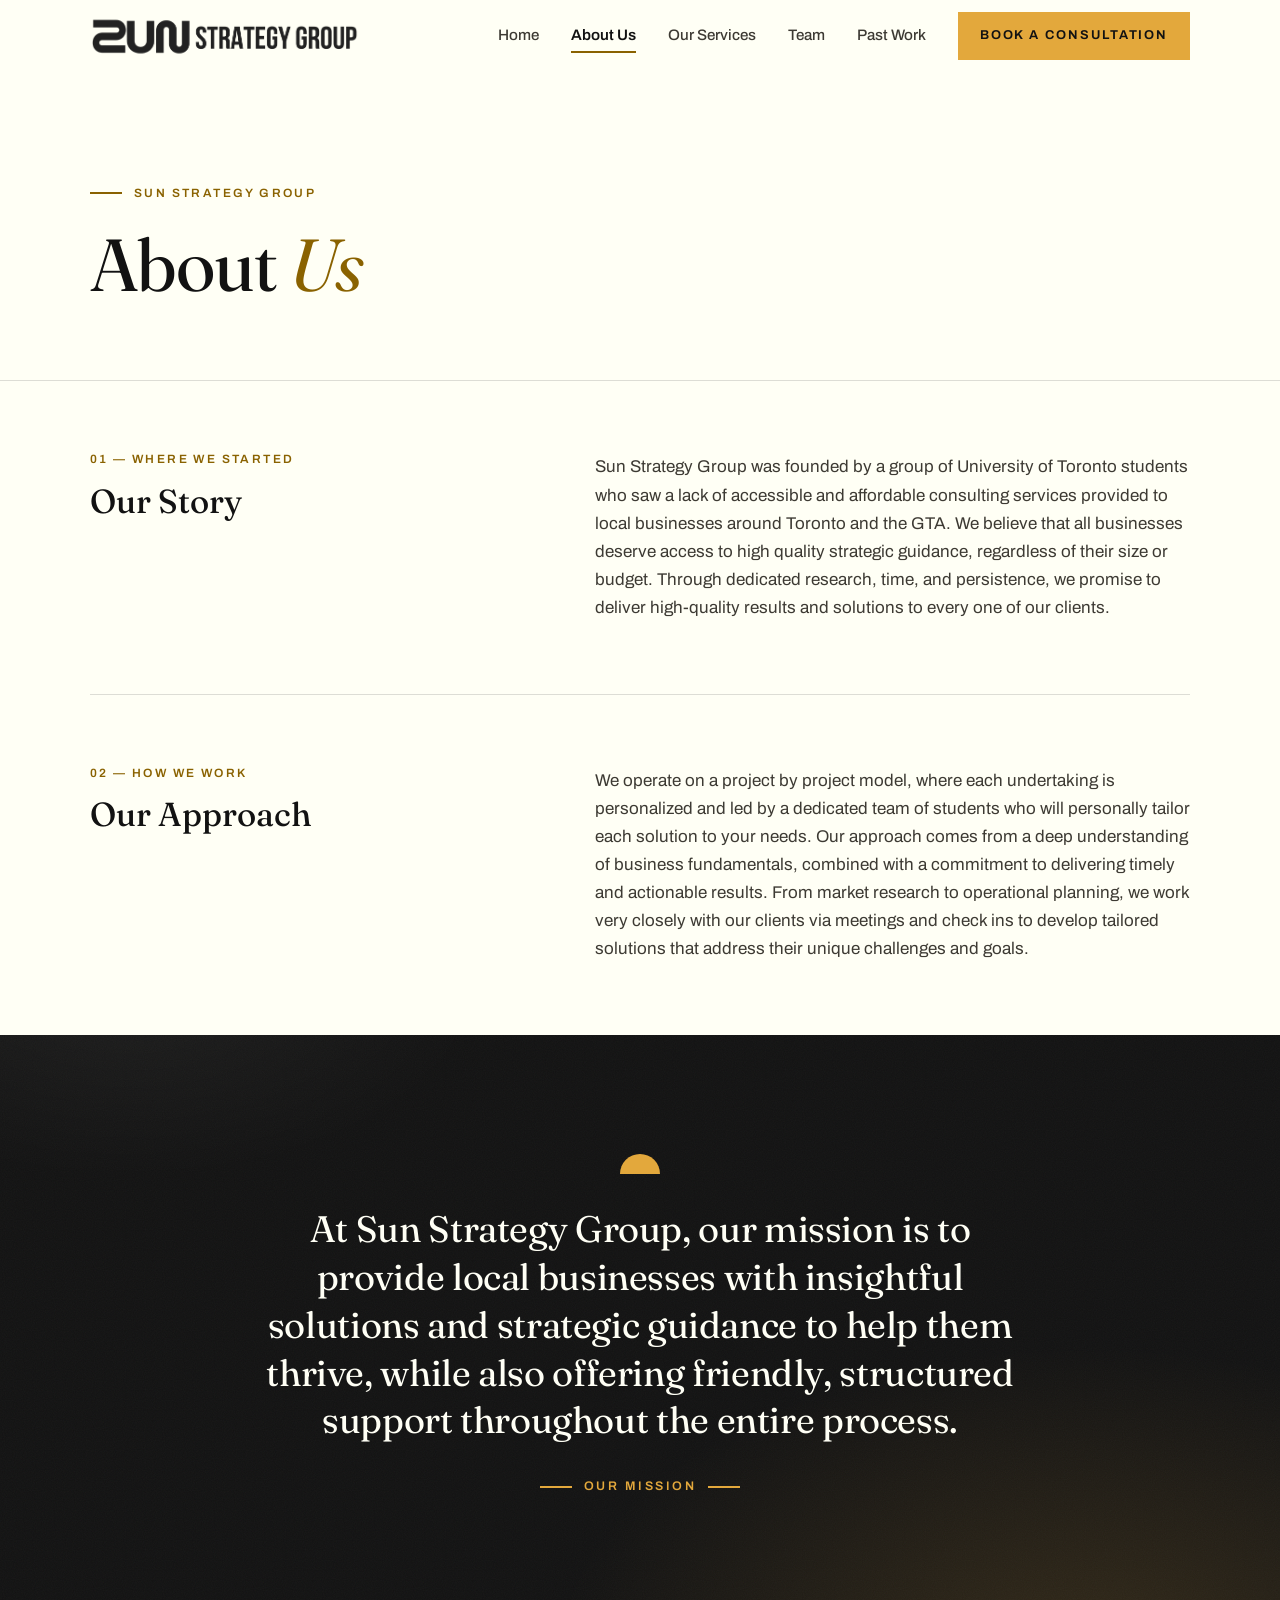
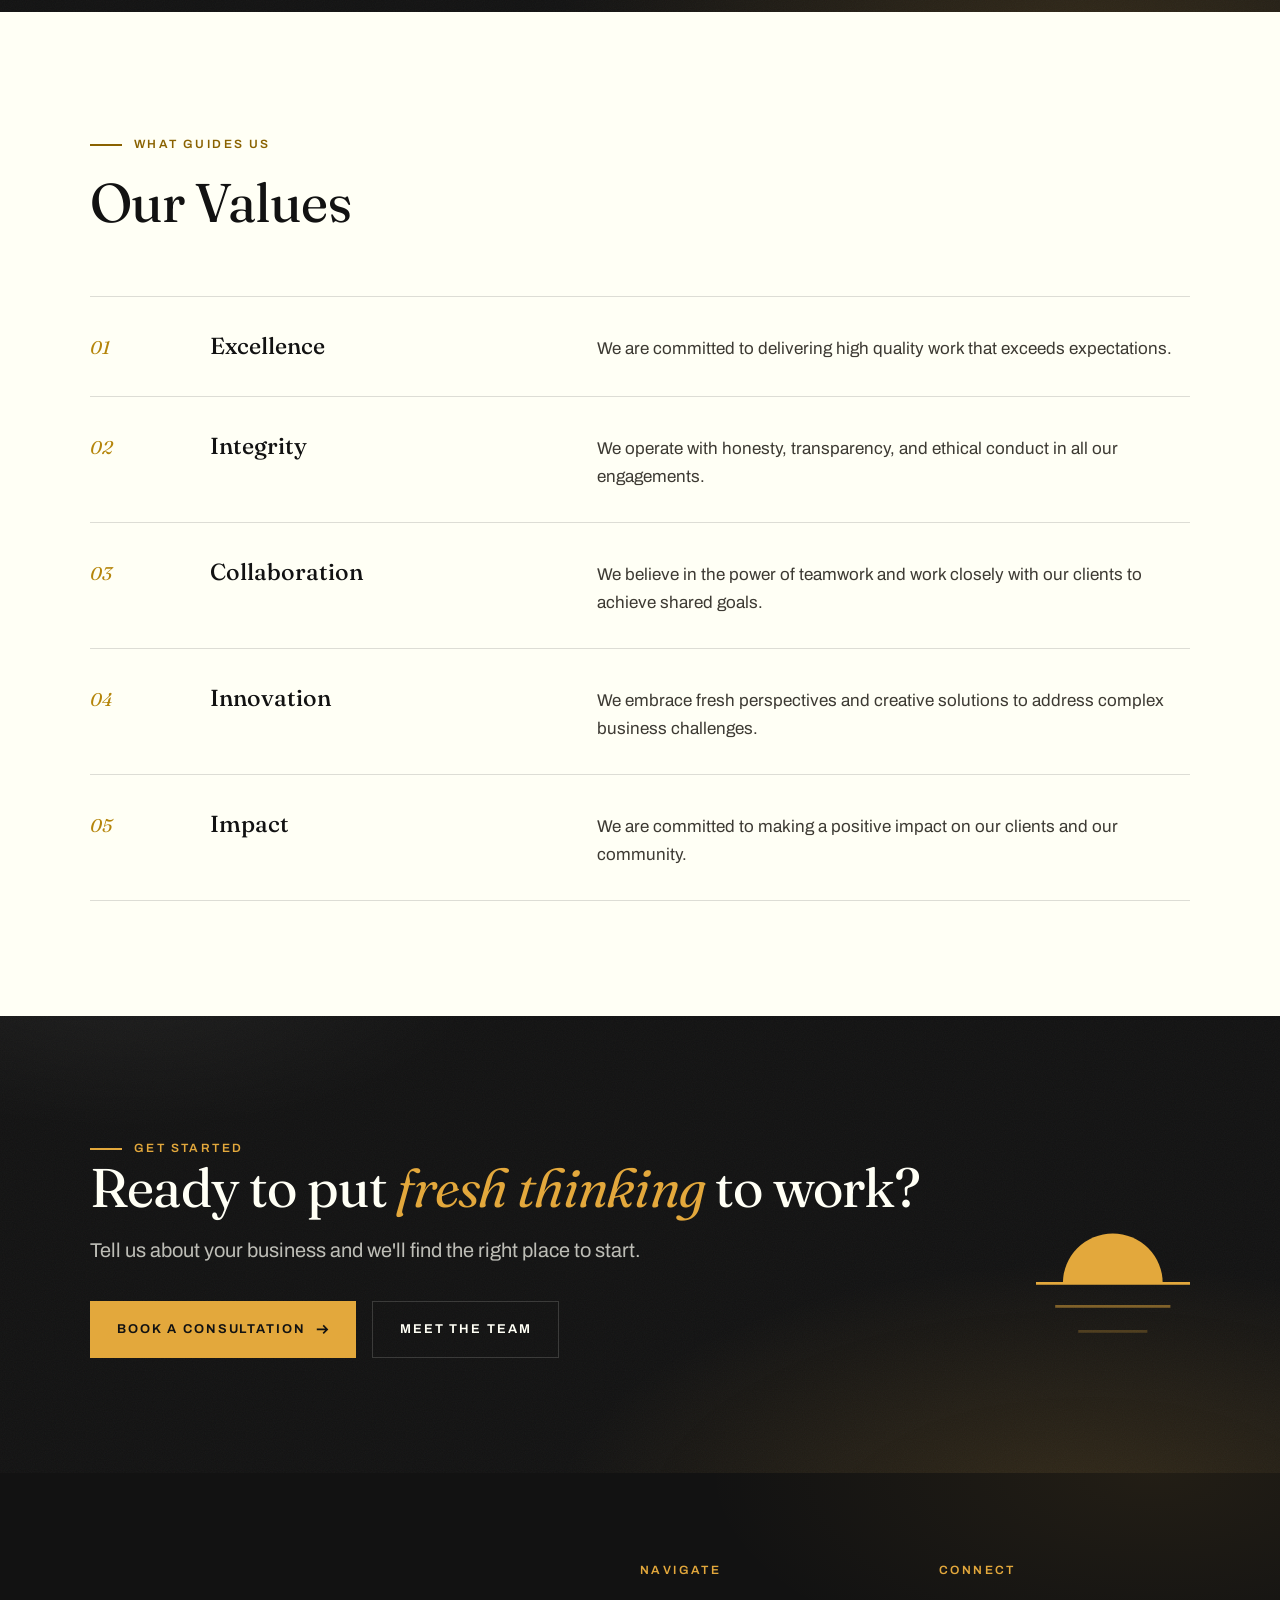
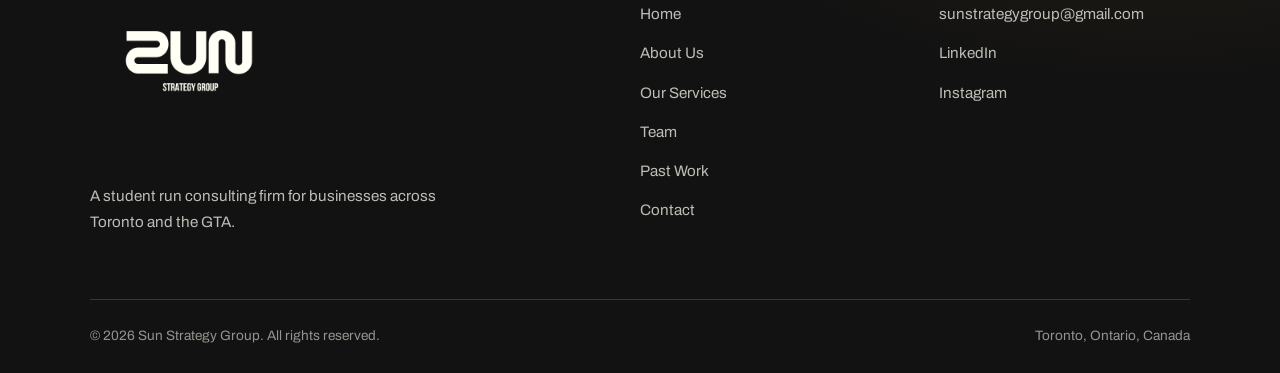
==== commit de2b99d5: "Added past work tab and reviews on main page" ====
--- a/about.html
+++ b/about.html
@@ -16,18 +16,19 @@
 
   <header class="site-header">
     <div class="container header-inner">
-      <a class="brand" href="index.html" aria-label="Sun Strategy Group — Home">
+      <a class="brand" href="./" aria-label="Sun Strategy Group — Home">
         <img src="images/ssg-banner.png" alt="Sun Strategy Group Logo" class="brand-mark">
       </a>
       <button class="nav-toggle" aria-expanded="false" aria-controls="site-nav" aria-label="Menu">
         <span></span>
       </button>
       <nav class="site-nav" id="site-nav" aria-label="Primary">
-        <a href="index.html">Home</a>
-        <a href="about.html" aria-current="page">About Us</a>
-        <a href="services.html">Our Services</a>
-        <a href="team.html">Team</a>
-        <a class="btn btn-gold" href="contact.html">Book a Consultation</a>
+        <a href="./">Home</a>
+        <a href="about" aria-current="page">About Us</a>
+        <a href="services">Our Services</a>
+        <a href="team">Team</a>
+        <a href="past-work">Past Work</a>
+        <a class="btn btn-gold" href="contact">Book a Consultation</a>
       </nav>
     </div>
   </header>
@@ -114,11 +115,11 @@
           <h2 class="display-l" id="cta-title">Ready to put <em>fresh thinking</em> to work?</h2>
           <p class="lede">Tell us about your business and we'll find the right place to start.</p>
           <div class="cta-actions">
-            <a class="btn btn-gold" href="contact.html">
+            <a class="btn btn-gold" href="contact">
               Book a Consultation
               <svg viewBox="0 0 16 16" aria-hidden="true" fill="none" stroke="currentColor" stroke-width="2"><path d="M1 8h13M9 3l5 5-5 5"/></svg>
             </a>
-            <a class="btn btn-outline-dark" href="team.html">Meet the Team</a>
+            <a class="btn btn-outline-dark" href="team">Meet the Team</a>
           </div>
         </div>
         <svg class="cta-sun" data-reveal viewBox="0 0 240 240" xmlns="http://www.w3.org/2000/svg" role="img" aria-label="Abstract horizon sun icon">
@@ -144,11 +145,12 @@
         <nav class="footer-col" aria-label="Footer">
           <h4>Navigate</h4>
           <ul>
-            <li><a href="index.html">Home</a></li>
-            <li><a href="about.html">About Us</a></li>
-            <li><a href="services.html">Our Services</a></li>
-            <li><a href="team.html">Team</a></li>
-            <li><a href="contact.html">Contact</a></li>
+            <li><a href="./">Home</a></li>
+            <li><a href="about">About Us</a></li>
+            <li><a href="services">Our Services</a></li>
+            <li><a href="team">Team</a></li>
+            <li><a href="past-work">Past Work</a></li>
+            <li><a href="contact">Contact</a></li>
           </ul>
         </nav>
         <div class="footer-col">
--- a/css/styles.css
+++ b/css/styles.css
@@ -509,6 +509,7 @@
   .nav-open .site-nav a:nth-child(3) { transition-delay: 0.2s; }
   .nav-open .site-nav a:nth-child(4) { transition-delay: 0.26s; }
   .nav-open .site-nav a:nth-child(5) { transition-delay: 0.32s; }
+  .nav-open .site-nav a:nth-child(6) { transition-delay: 0.38s; }
 
   .site-nav a:not(.btn):hover,
   .site-nav a:not(.btn)[aria-current="page"] {
@@ -523,7 +524,7 @@
     margin-top: 1rem;
     opacity: 0;
     transform: translateY(14px);
-    transition: opacity 0.4s var(--ease-out) 0.38s, transform 0.4s var(--ease-out) 0.38s,
+    transition: opacity 0.4s var(--ease-out) 0.44s, transform 0.4s var(--ease-out) 0.44s,
       background-color 0.25s;
   }
 
@@ -1418,3 +1419,270 @@
     animation: none;
   }
 }
+
+/* ---------- Reviews Section & Carousel ---------- */
+
+.reviews-section {
+  padding-block: var(--section-pad);
+}
+
+.reviews-section.border-top {
+  border-top: 1px solid var(--line);
+}
+
+.carousel-container {
+  position: relative;
+  max-width: 850px;
+  margin-inline: auto;
+}
+
+.carousel-viewport {
+  display: flex;
+  overflow-x: auto;
+  scroll-snap-type: x mandatory;
+  scroll-behavior: smooth;
+  scrollbar-width: none; /* Firefox */
+  -ms-overflow-style: none; /* IE 10+ */
+  margin: 0;
+  padding: 0;
+}
+
+.carousel-viewport::-webkit-scrollbar {
+  display: none; /* Chrome, Safari, Opera */
+}
+
+.carousel-slide {
+  flex: 0 0 100%;
+  width: 100%;
+  scroll-snap-align: start;
+  display: flex;
+  flex-direction: column;
+  align-items: center;
+  text-align: center;
+  padding-inline: clamp(1rem, 5vw, 3.5rem);
+}
+
+.review-quote {
+  position: relative;
+  max-width: 46rem;
+  margin: 0;
+}
+
+.review-quote p {
+  font-family: var(--font-display);
+  font-style: italic;
+  font-weight: 400;
+  font-size: clamp(1.35rem, 2.4vw, 1.85rem);
+  line-height: 1.45;
+  color: var(--ink);
+  margin-bottom: 2rem;
+  text-wrap: balance;
+}
+
+.review-author {
+  display: flex;
+  flex-direction: column;
+  align-items: center;
+  gap: 0.35rem;
+  font-style: normal;
+}
+
+.review-author strong {
+  font-family: var(--font-sans);
+  font-size: 0.95rem;
+  font-weight: 600;
+  letter-spacing: 0.05em;
+  text-transform: uppercase;
+  color: var(--ink);
+}
+
+.review-author .author-title {
+  font-size: 0.85rem;
+  color: var(--ink-faint);
+}
+
+.carousel-dots {
+  display: flex;
+  justify-content: center;
+  align-items: center;
+  gap: 0.8rem;
+  margin-top: 2.5rem;
+}
+
+.carousel-dot {
+  display: block;
+  width: 9px;
+  height: 9px;
+  padding: 0;
+  border-radius: 50%;
+  background-color: var(--line-strong);
+  border: none;
+  cursor: pointer;
+  transition: background-color 0.25s var(--ease-out), transform 0.25s var(--ease-out);
+}
+
+.carousel-dot:hover {
+  background-color: var(--ink-soft);
+  transform: scale(1.15);
+}
+
+.carousel-dot.is-active {
+  background-color: var(--gold-deep);
+  transform: scale(1.25);
+}
+
+/* ---------- Past Work Page ---------- */
+
+.past-work-list {
+  display: flex;
+  flex-direction: column;
+  gap: clamp(4rem, 8vw, 6.5rem);
+}
+
+.client-project {
+  display: grid;
+  grid-template-columns: minmax(0, 4fr) minmax(0, 8fr);
+  gap: 2rem clamp(3rem, 6vw, 5rem);
+  padding-block-end: clamp(3rem, 6vw, 4.5rem);
+  border-bottom: 1px solid var(--line);
+}
+
+.client-project:last-of-type {
+  border-bottom: none;
+}
+
+.client-meta {
+  display: flex;
+  flex-direction: column;
+  gap: 1.5rem;
+}
+
+.client-logo-wrapper {
+  display: flex;
+  align-items: center;
+  justify-content: center;
+  aspect-ratio: 16 / 10;
+  max-width: 240px;
+  background: var(--paper);
+  border: 1px solid var(--line-strong);
+  padding: 1.5rem;
+  overflow: hidden;
+  transition: border-color 0.3s var(--ease-out), box-shadow 0.3s var(--ease-out);
+}
+
+.client-logo-wrapper:hover {
+  border-color: var(--ink);
+  box-shadow: 0 4px 12px rgba(18, 18, 18, 0.03);
+}
+
+.client-logo-wrapper img {
+  max-height: 100%;
+  max-width: 100%;
+  object-fit: contain;
+  filter: grayscale(100%);
+  opacity: 0.85;
+  transition: filter 0.3s, opacity 0.3s;
+}
+
+.client-logo-wrapper:hover img {
+  filter: none;
+  opacity: 1;
+}
+
+.client-details {
+  display: flex;
+  flex-direction: column;
+  gap: 1.8rem;
+}
+
+.client-details h2 {
+  font-family: var(--font-display);
+  font-weight: 460;
+  font-size: clamp(1.8rem, 3vw, 2.4rem);
+  line-height: 1.15;
+}
+
+.client-details h2 em {
+  font-style: italic;
+  color: var(--gold-deep);
+}
+
+.client-solution {
+  color: var(--ink-soft);
+  max-width: 38rem;
+}
+
+.client-services {
+  display: flex;
+  flex-direction: column;
+  gap: 0.75rem;
+}
+
+.client-services .label {
+  font-size: 0.75rem;
+  font-weight: 600;
+  letter-spacing: 0.16em;
+  text-transform: uppercase;
+  color: var(--gold-deep);
+}
+
+.services-boxes {
+  display: flex;
+  flex-wrap: wrap;
+  gap: 0.6rem;
+}
+
+.service-box {
+  padding: 0.45rem 0.9rem;
+  border: 1px solid var(--line-strong);
+  font-size: 0.82rem;
+  font-weight: 500;
+  letter-spacing: 0.02em;
+  background-color: transparent;
+  transition: border-color 0.25s var(--ease-out), background-color 0.25s var(--ease-out);
+}
+
+.client-project:hover .service-box {
+  border-color: var(--ink);
+}
+
+.client-testimonial {
+  position: relative;
+  background: rgba(18, 18, 18, 0.02);
+  border-left: 3px solid var(--gold);
+  padding: 1.5rem 1.8rem;
+  margin-top: 0.5rem;
+  max-width: 38rem;
+}
+
+.client-testimonial p {
+  font-style: italic;
+  font-size: 0.96rem;
+  line-height: 1.6;
+  color: var(--ink-soft);
+  margin-bottom: 0.8rem;
+}
+
+.client-testimonial cite {
+  display: block;
+  font-style: normal;
+  font-size: 0.82rem;
+  font-weight: 600;
+  color: var(--ink);
+}
+
+@media (max-width: 820px) {
+  .client-project {
+    grid-template-columns: 1fr;
+    gap: 1.5rem;
+  }
+  .client-meta {
+    flex-direction: row;
+    align-items: center;
+    justify-content: space-between;
+  }
+  .client-logo-wrapper {
+    width: 160px;
+    margin-bottom: 0;
+  }
+}
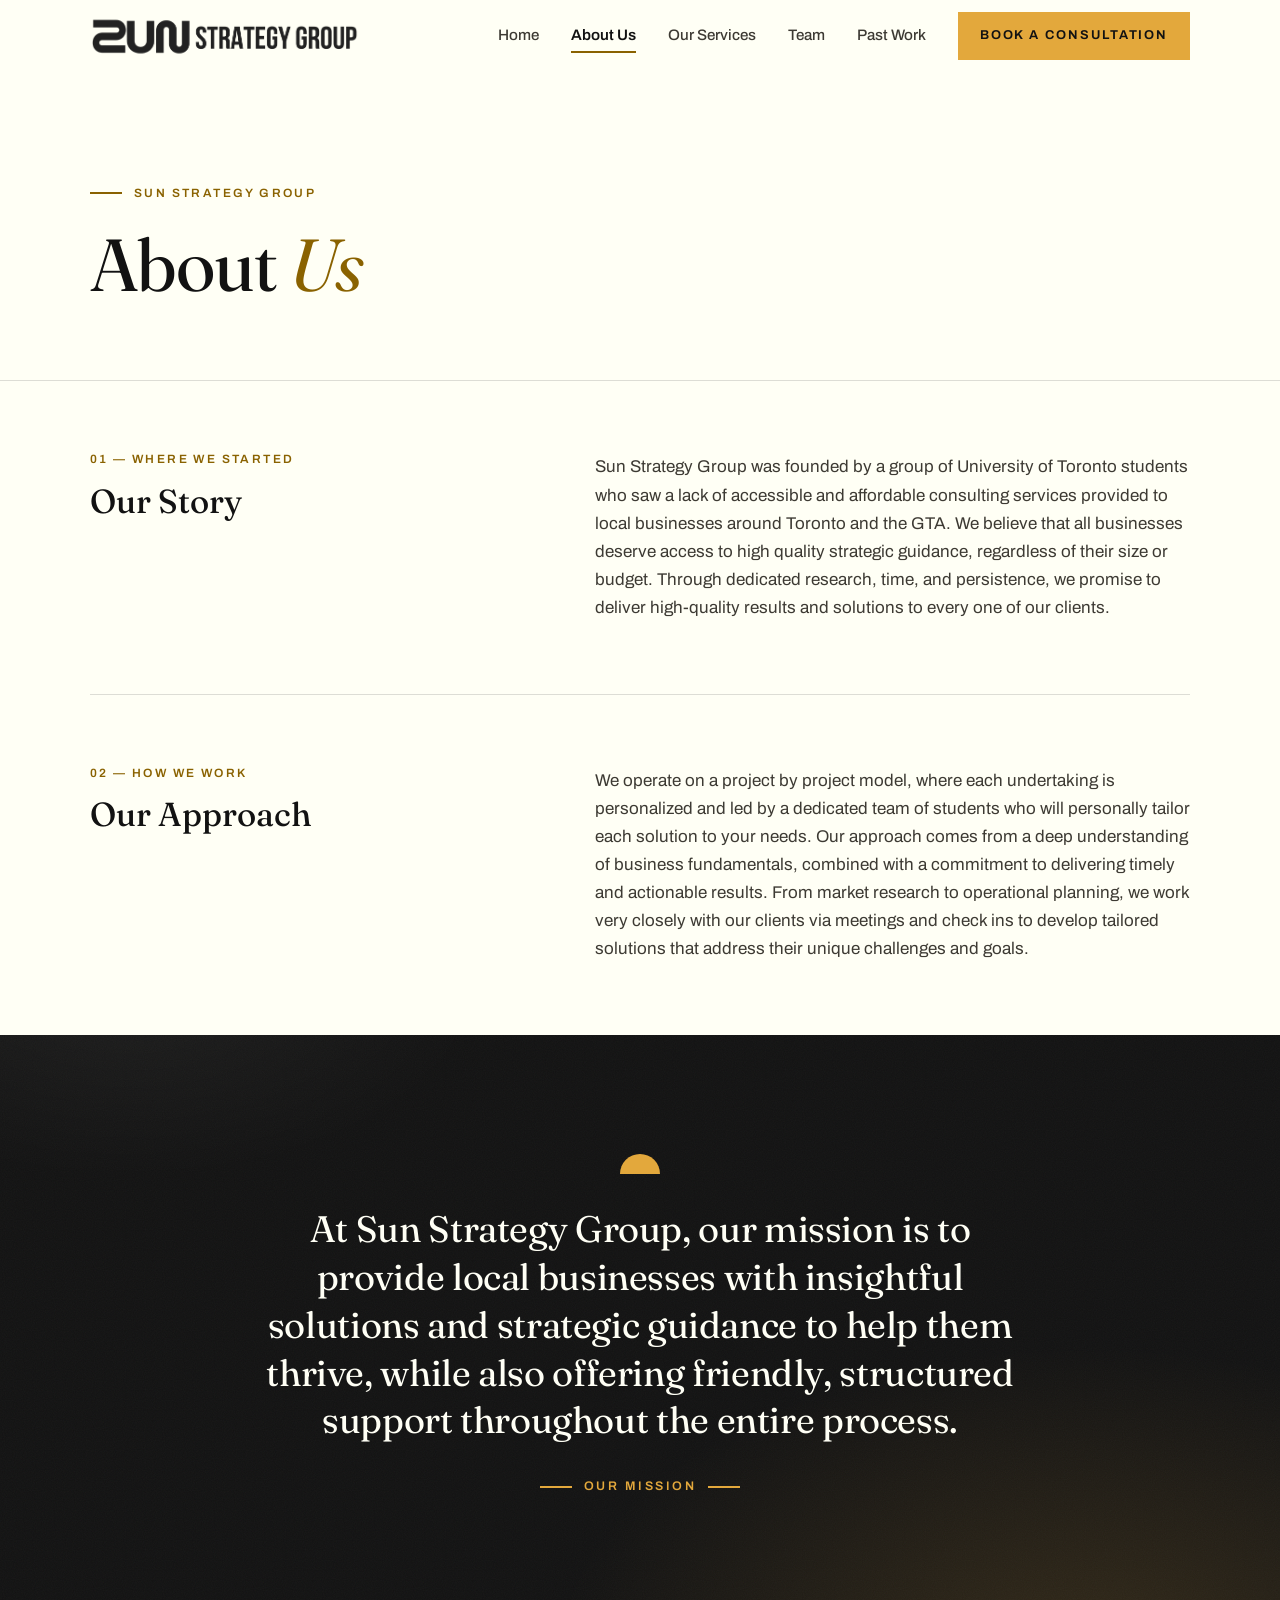
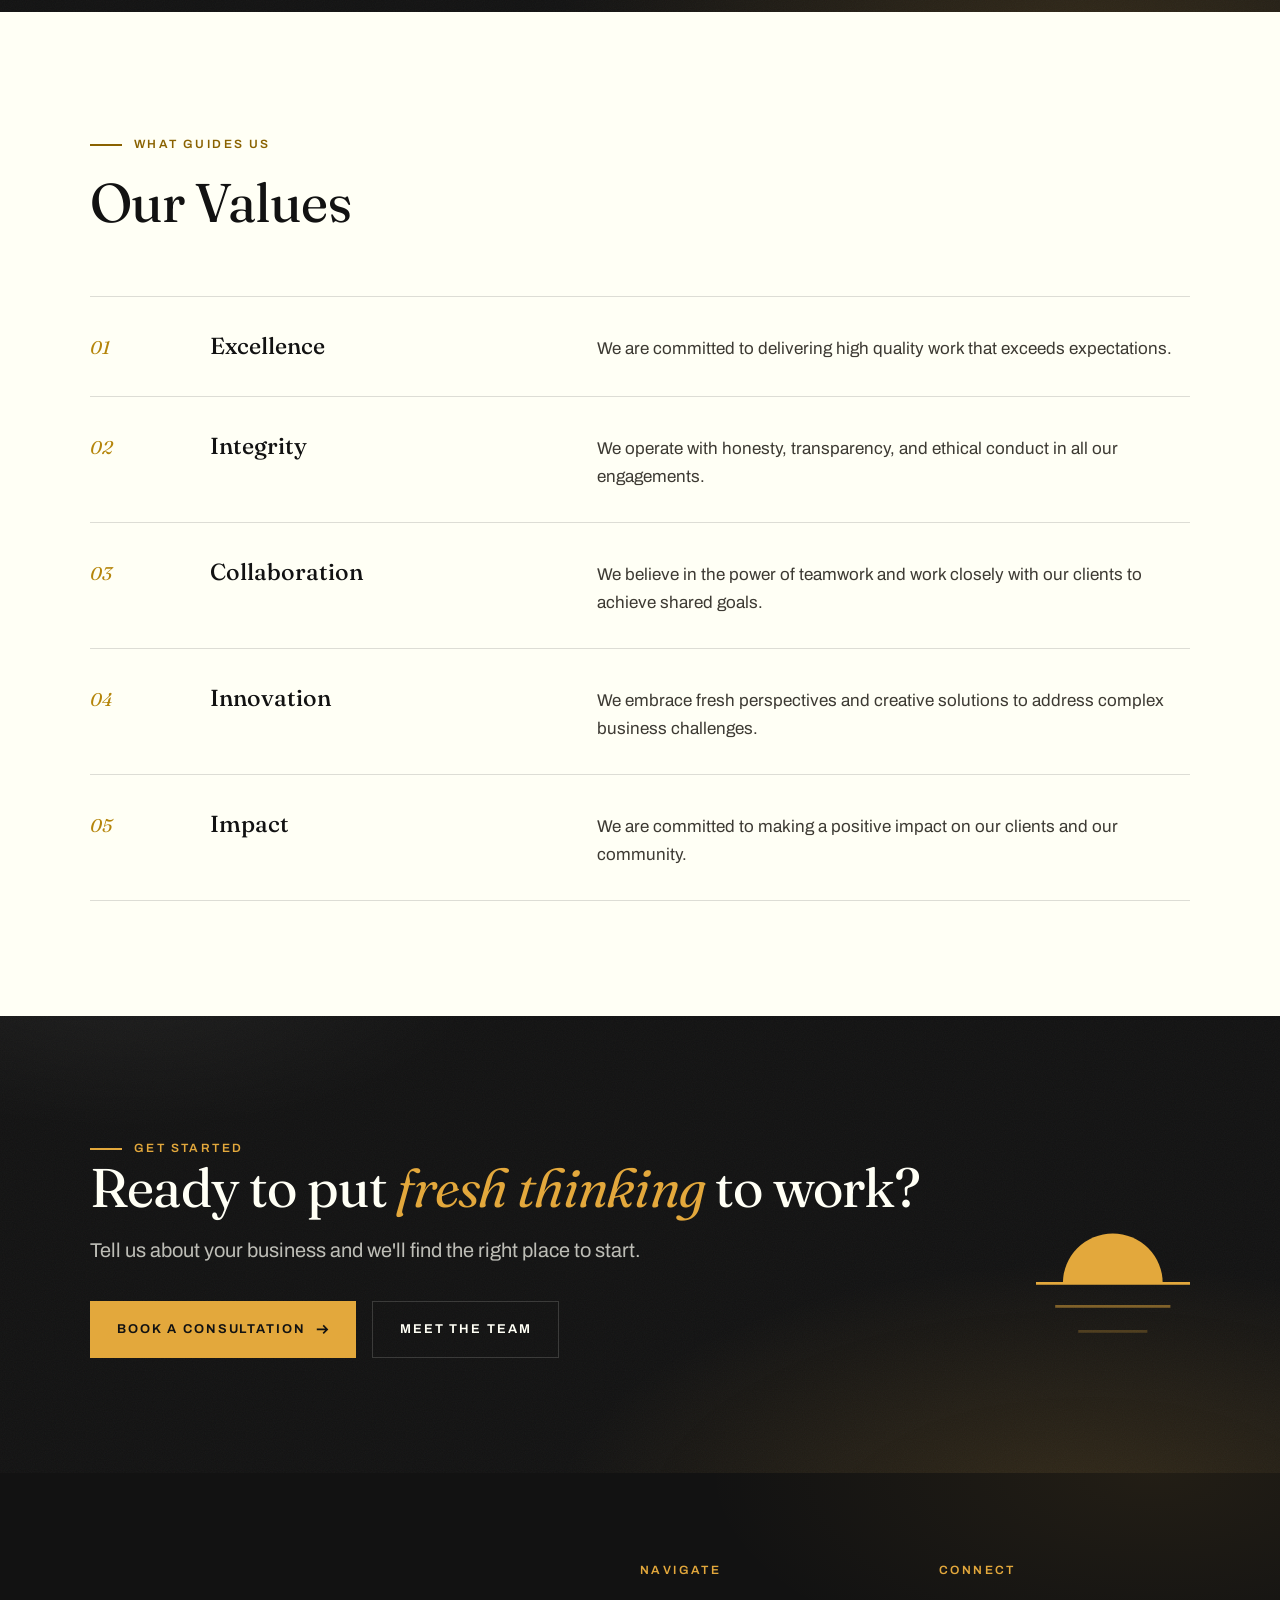
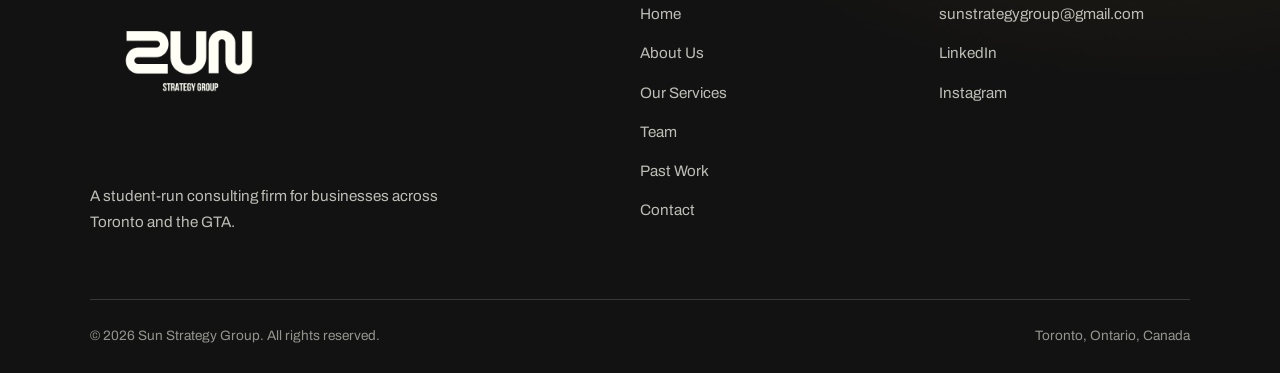
==== commit e3f9657f: "Update about.html" ====
--- a/about.html
+++ b/about.html
@@ -140,7 +140,7 @@
       <div class="footer-top">
         <div class="footer-brand">
           <img class="brand-mark" src="images/sun-logo-black.png" alt="Sun Strategy Group Logo">
-          <p class="footer-tagline">A student run consulting firm for businesses across Toronto and the GTA.</p>
+          <p class="footer-tagline">A student-run consulting firm for businesses across Toronto and the GTA.</p>
         </div>
         <nav class="footer-col" aria-label="Footer">
           <h4>Navigate</h4>
--- a/css/styles.css
+++ b/css/styles.css
@@ -963,6 +963,7 @@
   gap: 1.5rem 5rem;
   padding-block: clamp(3rem, 6vw, 4.75rem);
   border-top: 1px solid var(--line);
+  scroll-margin-top: 5.5rem;
 }
 
 .service-block:last-of-type {
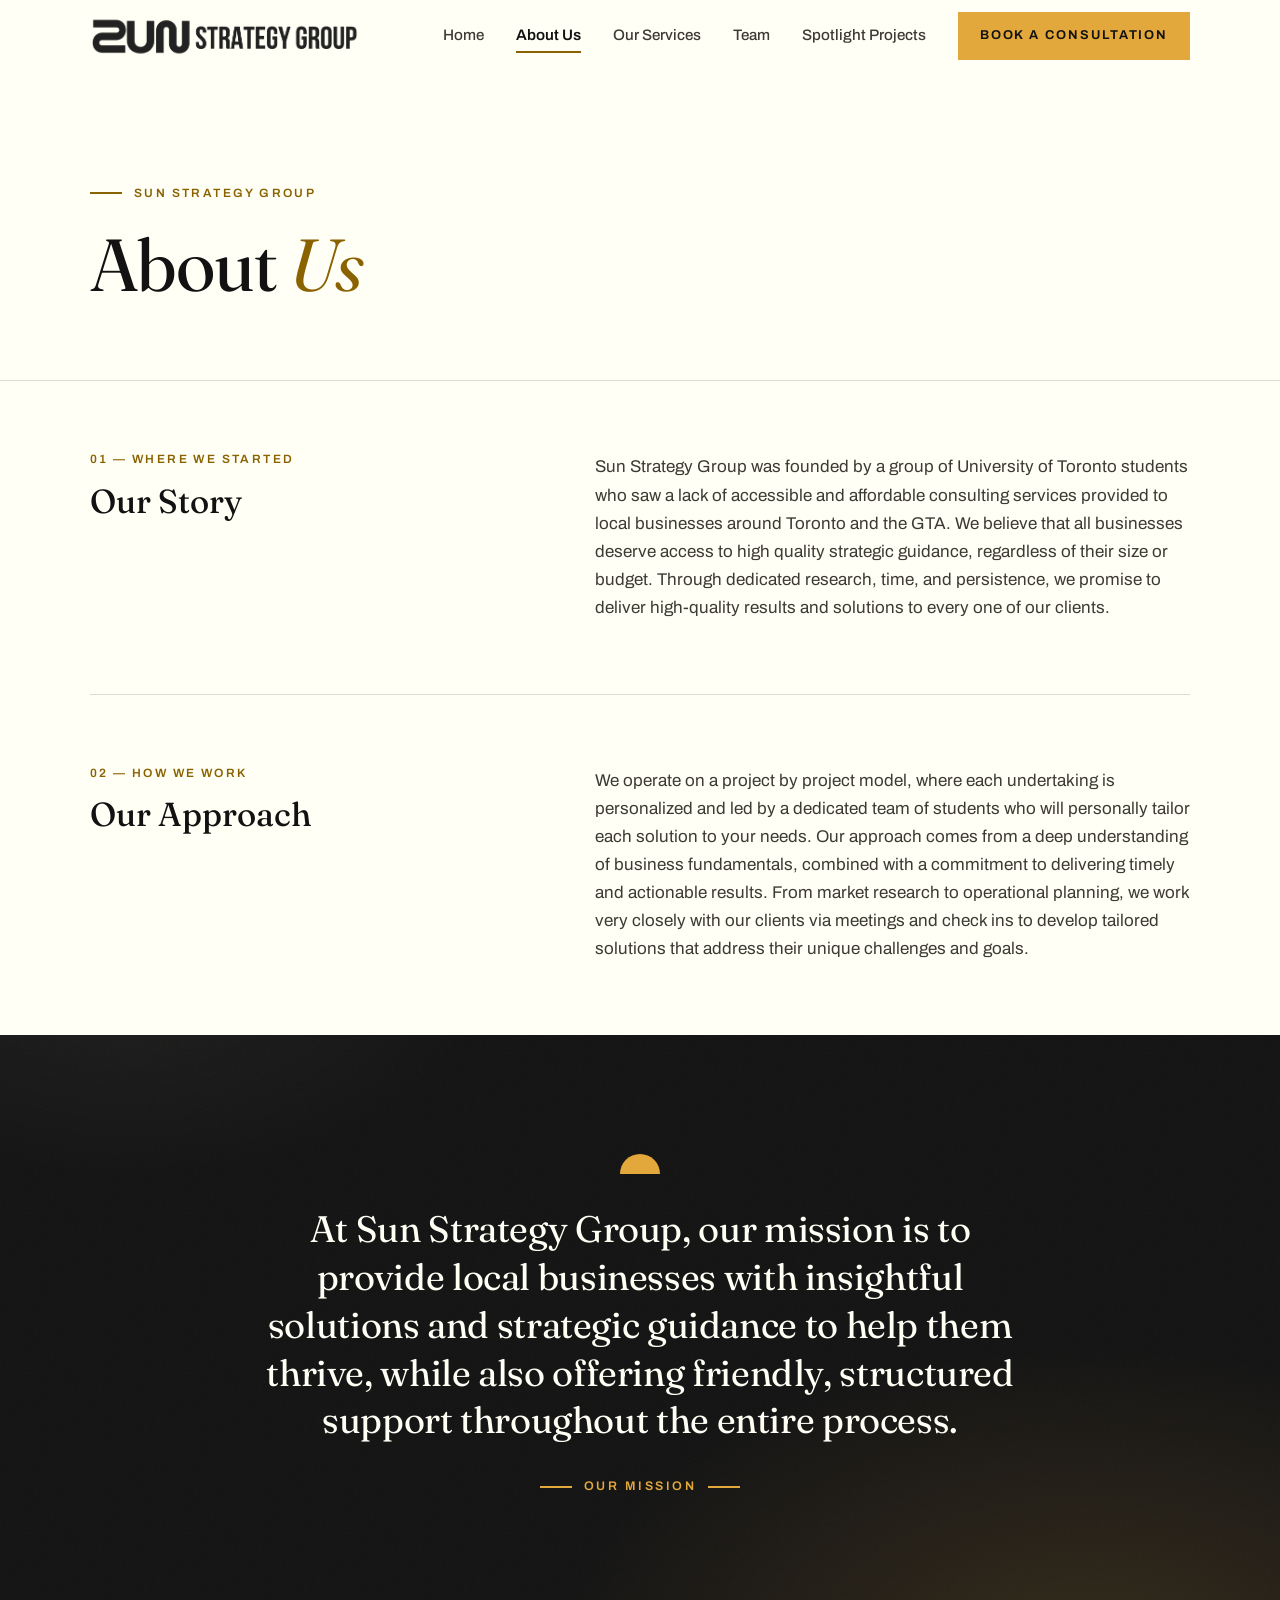
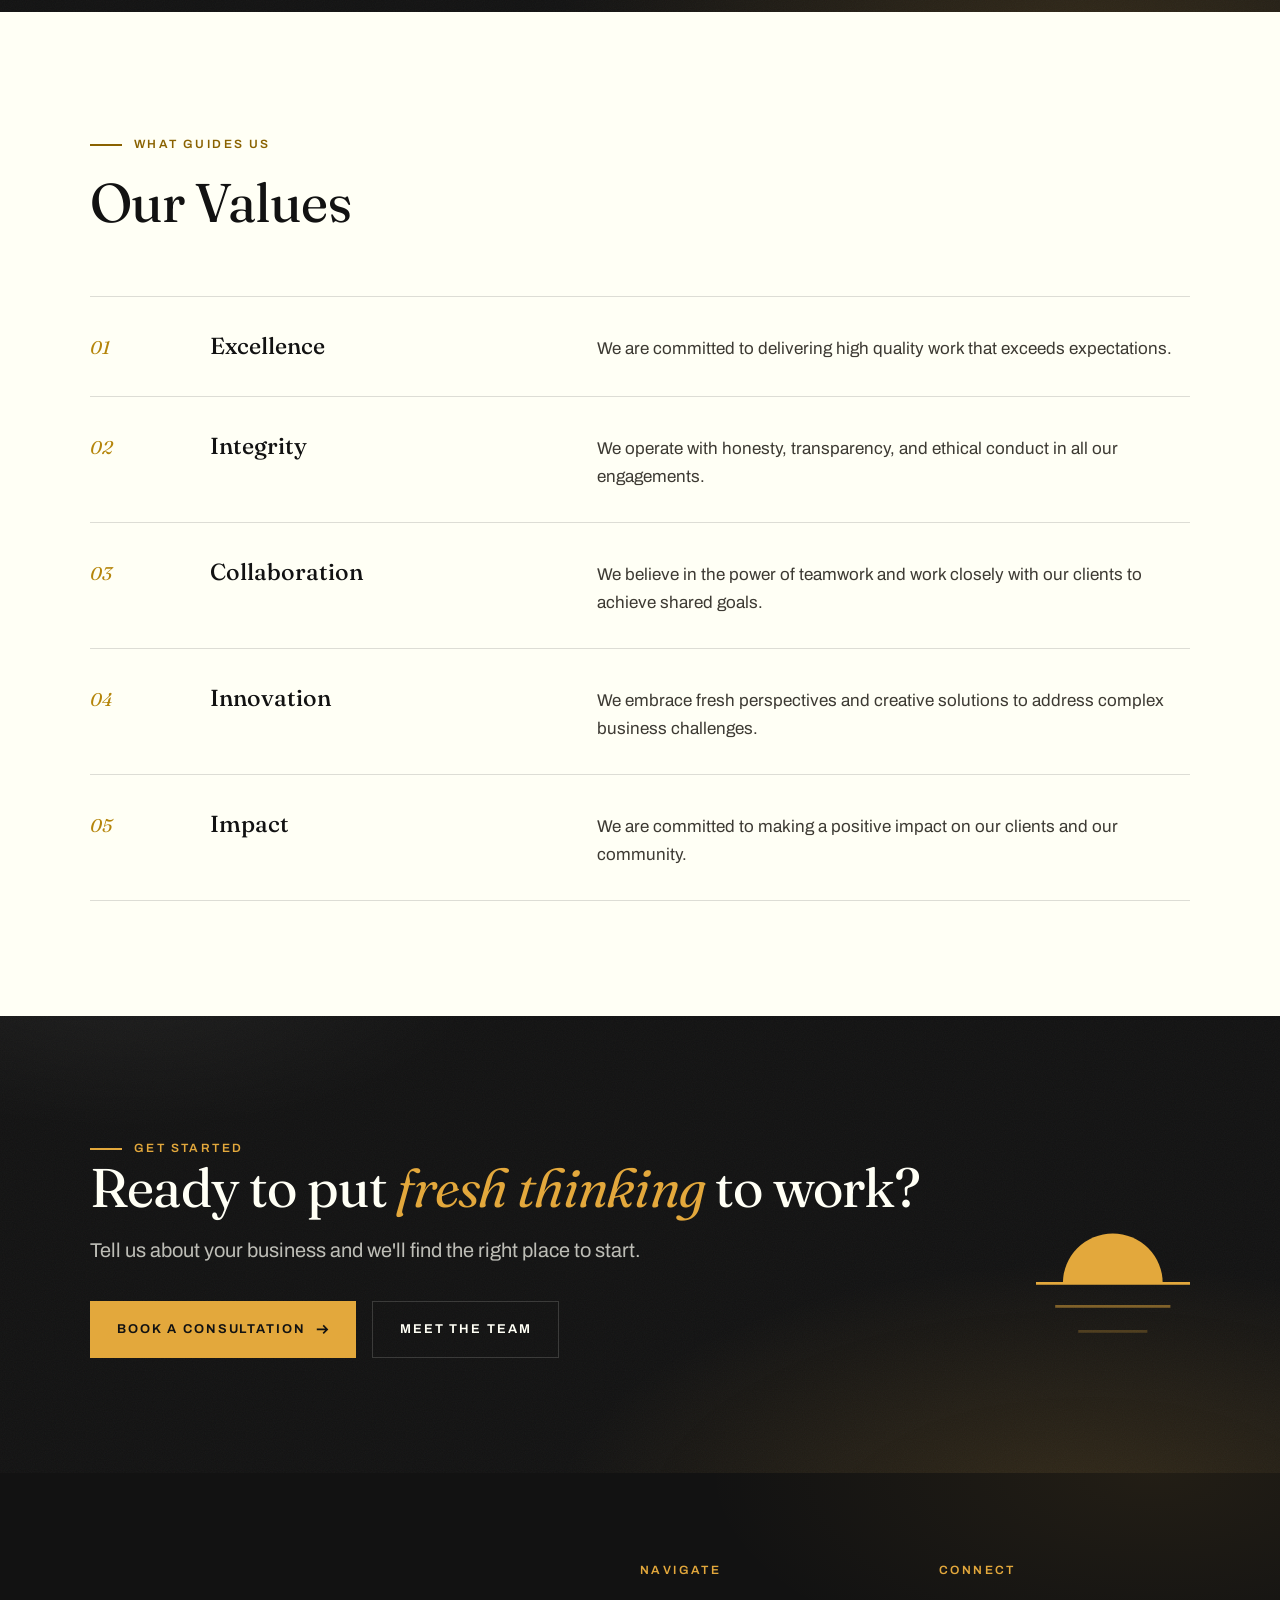
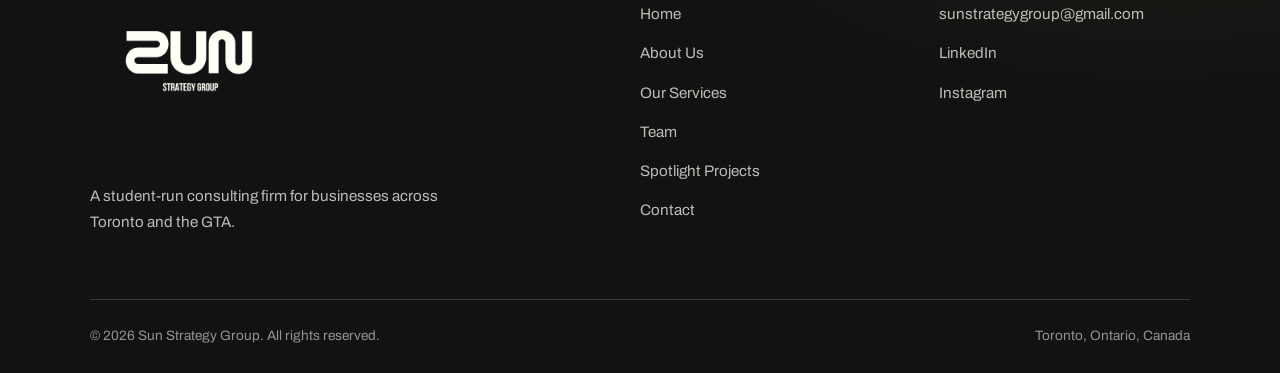
==== commit 226879de: "Renamed past work to spotlight projects" ====
--- a/about.html
+++ b/about.html
@@ -27,7 +27,7 @@
         <a href="about" aria-current="page">About Us</a>
         <a href="services">Our Services</a>
         <a href="team">Team</a>
-        <a href="past-work">Past Work</a>
+        <a href="past-work">Spotlight Projects</a>
         <a class="btn btn-gold" href="contact">Book a Consultation</a>
       </nav>
     </div>
@@ -149,7 +149,7 @@
             <li><a href="about">About Us</a></li>
             <li><a href="services">Our Services</a></li>
             <li><a href="team">Team</a></li>
-            <li><a href="past-work">Past Work</a></li>
+            <li><a href="past-work">Spotlight Projects</a></li>
             <li><a href="contact">Contact</a></li>
           </ul>
         </nav>
--- a/css/styles.css
+++ b/css/styles.css
@@ -1562,8 +1562,8 @@
   display: flex;
   align-items: center;
   justify-content: center;
-  aspect-ratio: 16 / 10;
-  max-width: 240px;
+  aspect-ratio: 12 / 10;
+  max-width: 500px;
   background: var(--paper);
   border: 1px solid var(--line-strong);
   padding: 1.5rem;
@@ -1580,14 +1580,6 @@
   max-height: 100%;
   max-width: 100%;
   object-fit: contain;
-  filter: grayscale(100%);
-  opacity: 0.85;
-  transition: filter 0.3s, opacity 0.3s;
-}
-
-.client-logo-wrapper:hover img {
-  filter: none;
-  opacity: 1;
 }
 
 .client-details {
